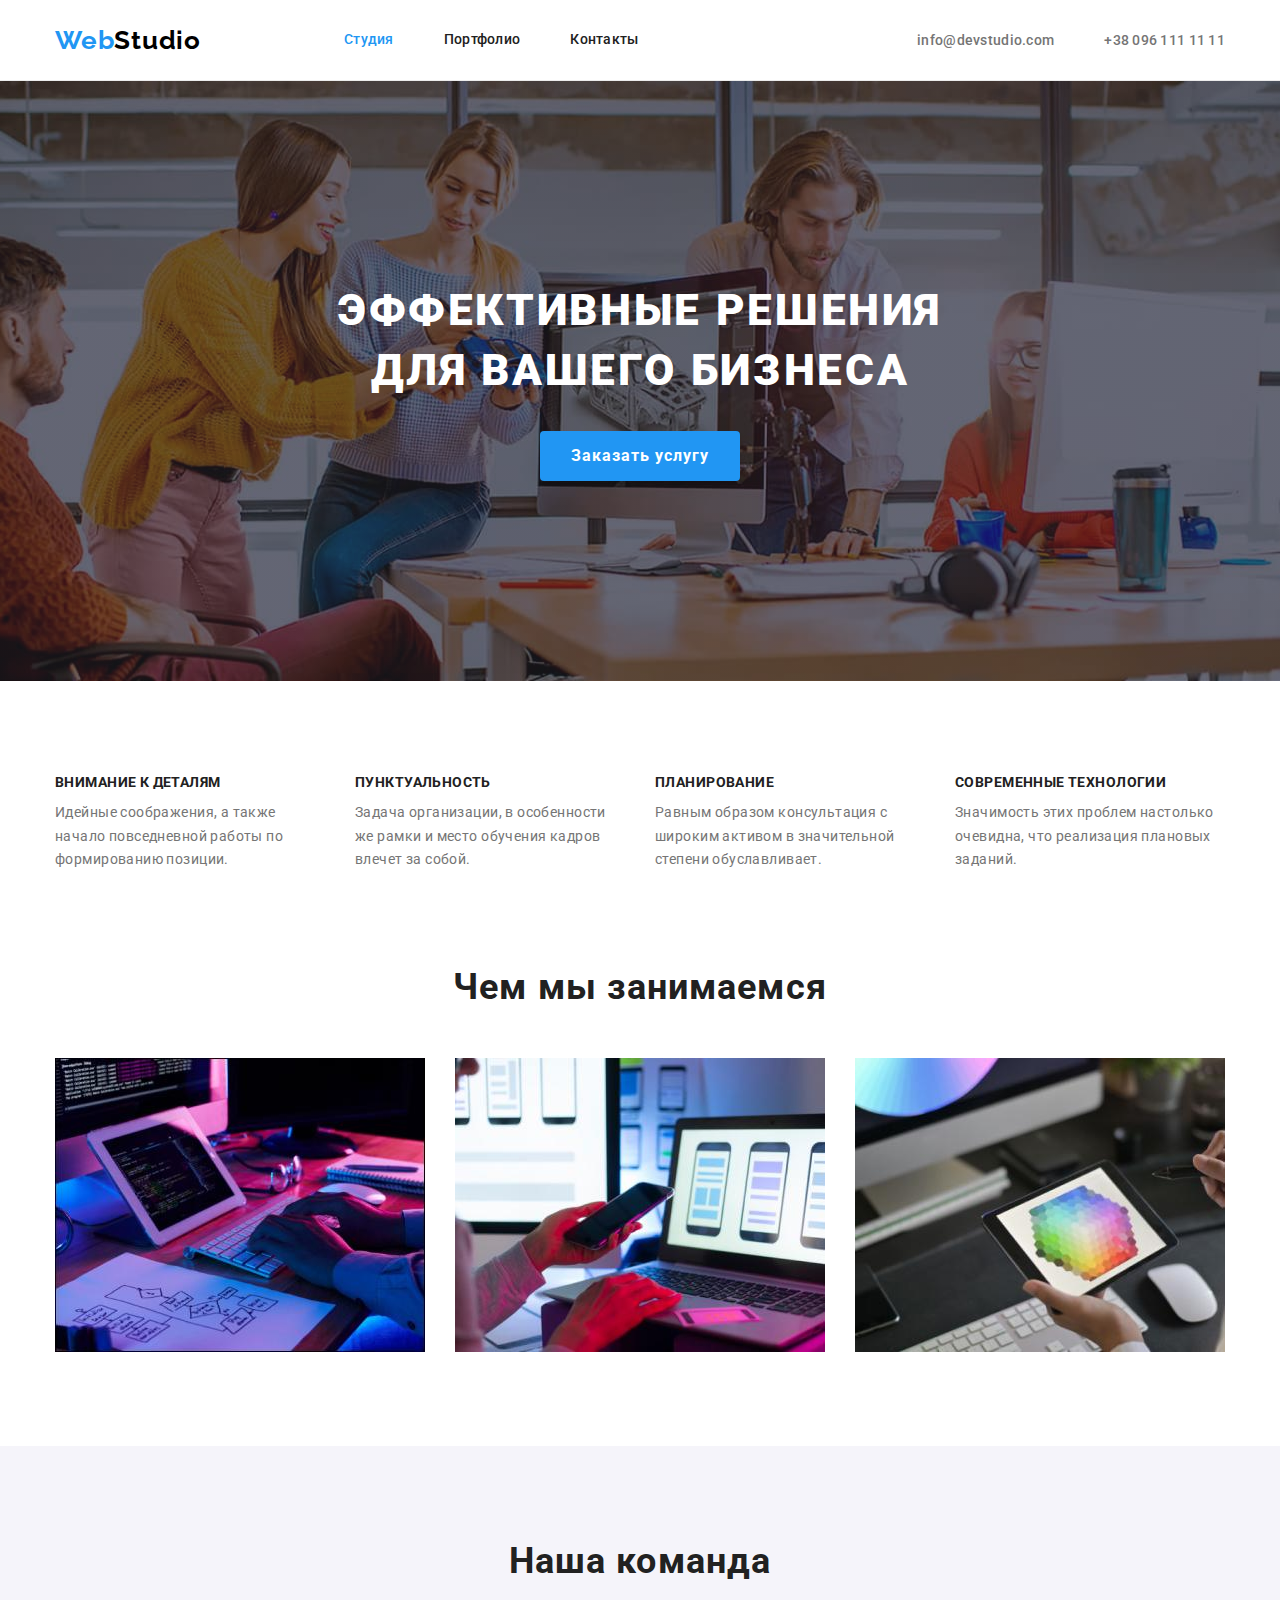
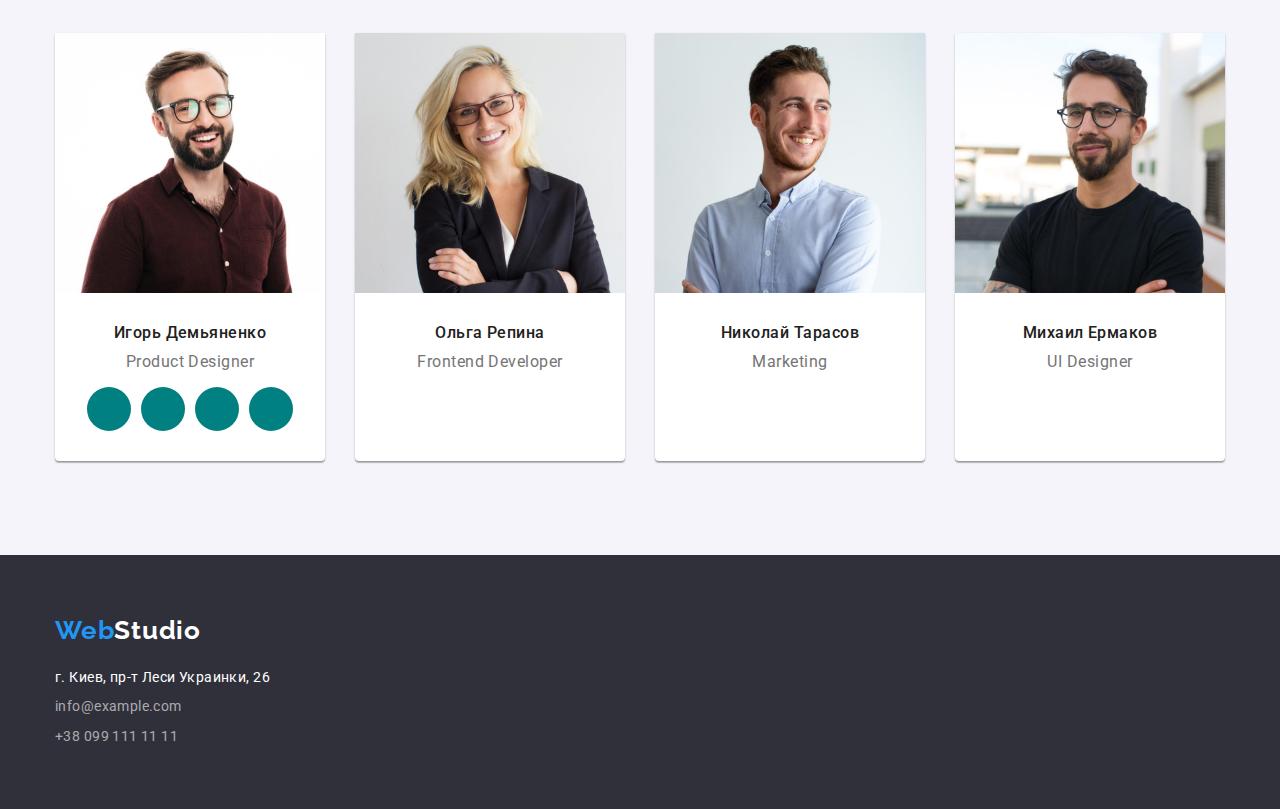
==== index.html @ 33f5e88c "add place for icons in team" ====
<!DOCTYPE html>
<html lang="ru">
<head>
    <meta charset="UTF-8">
    <meta http-equiv="X-UA-Compatible" content="IE=edge">
    <meta name="viewport" content="width=device-width, initial-scale=1.0">
    <link rel="stylesheet" href="https://cdnjs.cloudflare.com/ajax/libs/modern-normalize/1.1.0/modern-normalize.css" integrity="sha512-Y0MM+V6ymRKN2zStTqzQ227DWhhp4Mzdo6gnlRnuaNCbc+YN/ZH0sBCLTM4M0oSy9c9VKiCvd4Jk44aCLrNS5Q==" crossorigin="anonymous" referrerpolicy="no-referrer" />
    <link rel="preconnect" href="https://fonts.googleapis.com">
    <link rel="preconnect" href="https://fonts.gstatic.com" crossorigin>
    <link href="https://fonts.googleapis.com/css2?family=Raleway:wght@700&family=Roboto:wght@400;500;700;900&display=swap" rel="stylesheet">
    <link rel="stylesheet" href="./css/styles..css">
    <title>Студия</title>
</head>
<body class="body">
    <!--Шапка сайта-->
    <header class="header">
        <div class="container header-container">
            <nav class="navigation">
                <ul class="nav-list list">
                    <li class="nav-item">
                        <a class="logo-link link" href="/">
                            <span class="web">Web</span><span class="studio">Studio</span>
                        </a>
                    </li>
                    <li class="nav-item">
                        <a class="nav-item-link link linkcurrent" href="./index.html">
                            Студия
                        </a>
                    </li>
                    <li class="nav-item">
                        <a class="nav-item-link link" href="./portfolio.html">
                            Портфолио
                        </a>
                    </li>
                    <li class="nav-item">
                        <a class="nav-item-link link" href="#">
                            Контакты
                        </a>
                    </li>
                </ul>
            </nav>
            <ul class="contacts-list list">
                <li class="contacts-item">
                    <a class="contacts-item-link link" href="mailto:info@devstudio.com">
                        info@devstudio.com
                    </a>
                </li>
                <li class="contacts-item">
                    <a class="contacts-item-link link" href="tel:+380961111111">
                        +38 096 111 11 11
                    </a>
                </li>
            </ul>
        </div>
    </header>
    <main>
        <!--Герой-->
        <section class="section hero">
                <div class="container">
                    <h1 class="hero-text">Эффективные решения для вашего бизнеса</h1>
                    <button type="button" class="hero-button">Заказать услугу</button>
                </div>
        </section>
        <!--Особенности-->
        <section class="section features">
            <div class="container">
                <h2 class="visually-hidden">Особенности</h2>
                <ul class="features-list list">
                    <li class="features-item">
                        <h3 class="features-title">Внимание к деталям</h3>
                        <p class="features-item-text">
                            Идейные соображения, а также начало повседневной работы по формированию позиции.
                        </p>
                    </li>
                    <li class="features-item">
                        <h3 class="features-title">
                            Пунктуальность
                        </h3>
                        <p class="features-item-text">
                            Задача организации, в особенности же рамки и место обучения кадров влечет за собой.
                        </p>
                    </li>
                    <li class="features-item">
                        <h3 class="features-title">
                            Планирование
                        </h3>
                        <p class="features-item-text">
                            Равным образом консультация с широким активом в значительной степени обуславливает.
                        </p>
                    </li>
                    <li class="features-item">
                        <h3 class="features-title">
                            Современные технологии
                        </h3>
                        <p class="features-item-text">
                            Значимость этих проблем настолько очевидна, что реализация плановых заданий.
                        </p>
                    </li>
                </ul>
            </div>
        </section>
        <!--Чем мы занимаемся-->
        <section class="section our-work">
            <div class="container">
                <h2 class="our-work-title">Чем мы занимаемся</h2>
                <ul class="our-work-list list">
                    <li class="our-work-item">
                        <img class="our-work-img" src="./images/box1-1.jpg" alt="typing keyboard" width="370" height="294">
                    </li>
                    <li class="our-work-item">
                        <img class="our-work-img" src="./images/box2-1.jpg" alt="phone in heand" width="370" height="294">
                    </li>
                    <li class="our-work-item">
                        <img class="our-work-img" src="./images/box3-1.jpg" alt="ipad in heand" width="370" height="294">
                    </li>
                </ul>
            </div>
        </section>
        <!--Команда-->
        <section class="section team">
            <div class="container">
                <h2 class="team-title">Наша команда</h2>
                <ul class="team-list list">
                    <li class="team-item">
                        <div class="team-card">
                            <img class="item-foto" src="./images/teamcard1-1.jpg" alt="Игорь Демьяненко" width="270" height="260">
                            <div class="card-text">
                                <h3 class="team-item-title">Игорь Демьяненко</h3>
                                <p class="team-item-desc" lang="en">Product Designer</p>
                                <ul class="team-social-list list">
                                    <li class="team-social-item">
                                        <a href="" class="team-social-link">
                                        </a>
                                    </li>
                                    <li class="team-social-item">
                                        <a href="" class="team-social-link">
                                        </a>
                                    </li>
                                    <li class="team-social-item">
                                        <a href="" class="team-social-link">
                                        </a>
                                    </li>
                                    <li class="team-social-item">
                                        <a href="" class="team-social-link">
                                        </a>
                                    </li>
                                </ul>
                            </div>
                        </div>
                    </li>
                    <li class="team-item">
                        <div class="team-card">
                            <img class="item-foto" src="./images/teamcard2-1.jpg" alt="Ольга Репина" width="270" height="260">
                            <div class="card-text">
                                <h3 class="team-item-title">Ольга Репина</h3>
                                <p class="team-item-desc" lang="en">Frontend Developer</p>
                            </div>
                        </div>
                    </li>
                    <li class="team-item">
                        <div class="team-card">
                            <img class="item-foto" src="./images/teamcard3-1.jpg" alt="Николай Тарасов" width="270" height="260">
                            <div class="card-text">
                                <h3 class="team-item-title">Николай Тарасов</h3>
                                <p class="team-item-desc" lang="en">Marketing</p>
                            </div>
                        </div>
                    </li>
                    <li class="team-item">
                        <div class="team-card">
                            <img class="item-foto" src="./images/teamcard4-1.jpg" alt="Михаил Ермаков" width="270" height="260">
                            <div class="card-text">
                                <h3 class="team-item-title">Михаил Ермаков</h3>
                                <p class="team-item-desc" lang="en">UI Designer</p>
                            </div>
                        </div>
                    </li>
                </ul>
            </div>
        </section>
    </main>
    <!--Футер-->
    <footer class="footer">
        <div class="container">
            <a class="footer-logo-link logo-link link" href="/"><span class="web">Web</span><span class="footer-studio">Studio</span></a>
            <address class="address">
                <ul class="address-list list">
                    <li class="address-item">
                        <a class="address-item-link link address-text" href="#">г. Киев, пр-т Леси Украинки, 26</a>
                    </li>
                    <li class="address-item">
                        <a class="address-item-link link"href="mailto:info@example.com">info@example.com</a>
                    </li>
                    <li class="address-item">
                        <a class="address-item-link link footer-tel" href="tel:+380991111111">+38 099 111 11 11</a>
                    </li>
                </ul>
            </address>
        </div>
    </footer>
</body>
</html>
---- css/styles..css ----
/* INDEX OR STUDIO */

:root {
  --body-bg-color: #ffffff;
  --body-color: #757575;

  --title-text-color: #212121;

  --accent-color: #2196f3;
  --accent-text-color: #ffffff;

  --hero-text-color: #ffffff;
  --hero-bg-color: #2f303a;
  --hero-bg-color-new: #c4c4c4;
  --hero-button-color: #ffffff;
  --hero-button-bg-color: #2196f3;

  --nav-link-color: #212121;
  --contact-link-color: #757575;
  --btn-text-color: #212121;
  --header-border-bottom: #ececec;

  --team-bg-color: #f5f4fa;
  --team-card-background: #ffffff;

  --footer-bg-color: #2f303a;
  --footer-address-text: #ffffff;
  --footer-studio-color: #ffffff;
  --black: #000000;

  --btn-box-shadow: 0px 3px 1px rgba(0, 0, 0, 0.1), 0px 1px 2px rgba(0, 0, 0, 0.08),
    0px 2px 2px rgba(0, 0, 0, 0.12);
  --hero-button-shadow: 0px 4px 4px rgba(0, 0, 0, 0.15);

  --products-shadow: 0px 1px 1px rgba(0, 0, 0, 0.12), 0px 4px 4px rgba(0, 0, 0, 0.06),
    1px 4px 6px rgba(0, 0, 0, 0.16);

  --btn-border-radius: 4px;

  --filter-btn-background: #f5f4fa;

  --examples-list-item-border: #eeeeee;
  --card-content-border: #eeeeee;
}

p,
h1,
h2,
h3,
h4,
h5,
h6,
ul {
  margin: 0;
  padding: 0;
}

button {
  cursor: pointer;
  border: none;
  outline: none;
}

img {
  display: block;
  max-width: 100%;
  height: auto;
}

.container {
  width: 1200px;
  padding-left: 15px;
  padding-right: 15px;
  margin: 0 auto;
}

.section {
  padding-top: 94px;
  padding-bottom: 94px;
}

body {
  background-color: var(--body-bg-color);
  color: var(--body-color);
  font-family: Roboto, sans-serif;
}

.list {
  list-style: none;
}

.link {
  text-decoration: none;
  outline: none;
}

.visually-hidden {
  position: absolute;
  white-space: nowrap;
  width: 1px;
  height: 1px;
  overflow: hidden;
  border: 0;
  padding: 0;
  clip: rect(0 0 0 0);
  clip-path: inset(50%);
  margin: -1px;
}

/* HEADER-NAVIGATION */

.web {
  color: var(--accent-color);
}

.studio {
  color: var(--black);
}

.logo-link {
  display: block;
  font-family: Raleway, sans-serif;
  font-style: normal;
  font-weight: 700;
  font-size: 26px;
  line-height: 1.19;
  letter-spacing: 0.03em;
  margin-right: 93px;
}

.header {
  border-bottom: 1px solid var(--header-border-bottom);
  /* height: 80px; */

  align-content: center;
}

.header-container {
  display: flex;
  /* height: 100%; */
  align-items: stretch;
}

.navigation {
  display: flex;
  align-items: center;
}

.nav-list {
  display: flex;
  align-items: center;
}

.nav-item-link {
  display: block;
  color: var(--nav-link-color);
  font-weight: 500;
  font-size: 14px;
  line-height: 1.14;
  letter-spacing: 0.02em;
  /* height: 100%; */

  padding-top: 32px;
  padding-bottom: 32px;
}
.nav-item:last-child {
  margin-right: 0px;
}

.nav-item {
  margin-right: 50px;
}

.nav-item-link:hover,
.contacts-item-link:hover,
.nav-item-link:focus,
.contacts-item-link:focus {
  color: var(--accent-color);
}

.linkcurrent {
  color: var(--accent-color);
}

.contacts-list {
  margin-left: auto;
  display: flex;
  align-items: center;

  justify-content: center;
}

.contacts-item:not(:last-child) {
  margin-right: 50px;
}

.contacts-item-link {
  font-weight: 500;
  font-size: 14px;
  line-height: 1.14;
  letter-spacing: 0.02em;
  color: var(--contact-link-color);
  padding-top: 32px;
  padding-bottom: 32px;

  text-align: center;
}

/* HERO */

.hero {
  background-color: var(--hero-bg-color-new);
  padding: 0;
  padding-top: 200px;
  padding-bottom: 200px;
  background-image: linear-gradient(rgba(47, 48, 58, 0.4), rgba(47, 48, 58, 0.4)),
    url(../images/bg-img1.jpg);
  background-repeat: no-repeat;
  background-position: center;
  background-size: cover;
  max-width: 1600px;
  margin-left: auto;
  margin-right: auto;
}

.hero-text {
  font-weight: 900;
  font-size: 44px;
  line-height: 1.36;
  text-align: center;
  letter-spacing: 0.06em;
  text-transform: uppercase;
  color: var(--hero-text-color);
  width: 696px;
  margin: 0 auto 30px;
}

.hero-button {
  font-family: inherit;
  font-weight: 700;
  font-size: 16px;
  line-height: 1.88;
  letter-spacing: 0.06em;
  color: var(--hero-button-color);
  min-width: 200px;
  height: 50px;
  display: flex;
  justify-content: center;
  align-items: center;
  margin: 0 auto;
  background-color: var(--hero-button-bg-color);
  border-radius: var(--btn-border-radius);
  box-shadow: var(--hero-button-shadow);
}

.hero-button:hover,
.hero-button:focus {
  /* background-color: var(--accent-color);
  color: var(--accent-text-color); */
}

/* features */

.features {
}

.features-list {
  display: flex;
  flex-wrap: wrap;
  margin-right: -30px;
  margin-bottom: -30px;
}
.features-item {
  flex-basis: calc(100% / 4 - 30px);
}
.features-item:not(:last-child) {
  margin-right: 30px;
  margin-bottom: 30px;
}

.features-title {
  font-weight: 700;
  font-size: 14px;
  line-height: 1.14;
  letter-spacing: 0.03em;
  text-transform: uppercase;
  color: var(--title-text-color);
  margin-bottom: 10px;
}

.features-item-text {
  font-size: 14px;
  line-height: 1.71;
  letter-spacing: 0.03em;
}

/* OUR WORK */

.our-work {
  padding: 0;
  padding-bottom: 94px;
}

.our-work-title {
  font-weight: 700;
  font-size: 36px;
  line-height: 1.17;
  text-align: center;
  letter-spacing: 0.03em;
  color: var(--title-text-color);
  margin-bottom: 50px;
}

.our-work-list {
  display: flex;
  flex-wrap: wrap;
  margin-right: -30px;
  margin-bottom: -30px;
}

.our-work-item {
  flex-basis: calc(100% / 3 - 30px);
}

.our-work-item:not(:last-child) {
  margin-right: 30px;
  margin-bottom: 30px;
}

/* TEAM */

.team {
  background-color: var(--team-bg-color);
}

.team-title {
  font-weight: 700;
  font-size: 36px;
  line-height: 1.17;
  text-align: center;
  letter-spacing: 0.03em;
  color: var(--title-text-color);
  margin-bottom: 50px;
}

.team-list {
  display: flex;
  flex-wrap: wrap;
  margin-right: -30px;
  margin-bottom: -30px;
}

.team-item:not(:last-child) {
  margin-right: 30px;
  margin-bottom: 30px;
}

.team-item {
  flex-basis: calc(100% / 4 - 30px);
}

.team-card {
  display: block;

  width: 270px;
  height: 428px;

  background: var(--team-card-background);
  box-shadow: 0px 1px 3px rgba(0, 0, 0, 0.12), 0px 1px 1px rgba(0, 0, 0, 0.14),
    0px 2px 1px rgba(0, 0, 0, 0.2);
  border-radius: 0px 0px 4px 4px;
}

.card-text {
  /* font-size: 16px; */
  line-height: 1.19;
  text-align: center;
  letter-spacing: 0.03em;
  padding: 30px 10px;
}

.team-item-title {
  font-size: 16px;
  font-weight: 500;
  color: var(--title-text-color);
}

.team-item-desc {
  font-size: 16px;
  margin-top: 10px;
  margin-bottom: 16px;
}

.team-social-list {
  display: flex;
  justify-content: center;
}

.team-social-item {
  width: 44px;
  height: 44px;
}

.team-social-item + .team-social-item {
  margin-left: 10px;
}

.team-social-link {
  width: 100%;
  height: 100%;
  border-radius: 50%;
  display: block;
  background-color: teal;
}

/* FOOTER */

.footer {
  display: block;
  background-color: var(--footer-bg-color);
  padding-top: 60px;
  padding-bottom: 60px;
}

.address-list {
  display: block;
}

.footer-logo-link {
  margin: 0;
  margin-bottom: 20px;
}

.address-item-link {
  display: block;
  font-style: normal;
  font-weight: 400;
  font-size: 14px;
  line-height: 1.71;
  letter-spacing: 0.03em;
  color: rgba(255, 255, 255, 0.6);
}

.address-text {
  font-style: normal;
  font-weight: 400;
  font-size: 14px;
  line-height: 1.71;
  letter-spacing: 0.03em;
  color: var(--footer-address-text);
}

.address-item:last-child {
  margin-bottom: 0;
}

.address-item {
  margin-bottom: 6px;
}

.address-item-link:hover,
.address-item-link:focus {
  color: var(--accent-color);
}

.footer-studio {
  color: var(--footer-studio-color);
  font-family: Raleway, sans-serif;
  font-style: normal;
  font-weight: 700;
  font-size: 26px;
  line-height: 1.19;
  letter-spacing: 0.03em;
}

/* PORTFOLIO */

.portfolio {
  display: block;
  /* padding: 94px 0; */
}

/* FILTER BTN */

.portfolio-filter {
  display: flex;
  flex-wrap: wrap;
  justify-content: center;
  margin-right: -8px;
  /* margin-bottom: -8px; */
  min-width: 611px;
}

.filter-item {
  display: inline-flex;
  margin-right: 8px;
  /* margin-bottom: 8px; */
}

.filter-btn {
  cursor: pointer;
  font-family: inherit;
  font-weight: 500;
  font-size: 16px;
  line-height: 1.62;
  text-align: center;
  letter-spacing: 0.03em;
  color: var(--btn-text-color);
  background: var(--filter-btn-background);
  padding: 6px 22px;

  /* box-shadow: var(--btn-box-shadow); */
  border-radius: var(--btn-border-radius);
}

.filter-btn:hover,
.filter-btn:focus {
  background-color: var(--accent-color);
  color: var(--accent-text-color);
  box-shadow: var(--btn-box-shadow);
}

/* GALLERY */

.work-examples-list {
  display: flex;

  flex-wrap: wrap;
  margin-top: 50px;
  margin-right: -30px;
  margin-bottom: -30px;
}

.examples-list-item {
  flex-basis: calc(100% / 3 - 30px);
  margin-right: 30px;
  margin-bottom: 30px;
}

.card-thumb {
}

.card-content {
  padding: 20px 24px;
  border: 1px solid var(--card-content-border);
}

.examples-item-title {
  font-weight: 700;
  font-size: 18px;
  line-height: 2;
  letter-spacing: 0.06em;
  color: var(--title-text-color);
  margin-bottom: 4px;
}

.examples-item-text {
  font-size: 16px;
  line-height: 1.87;
  letter-spacing: 0.03em;
}
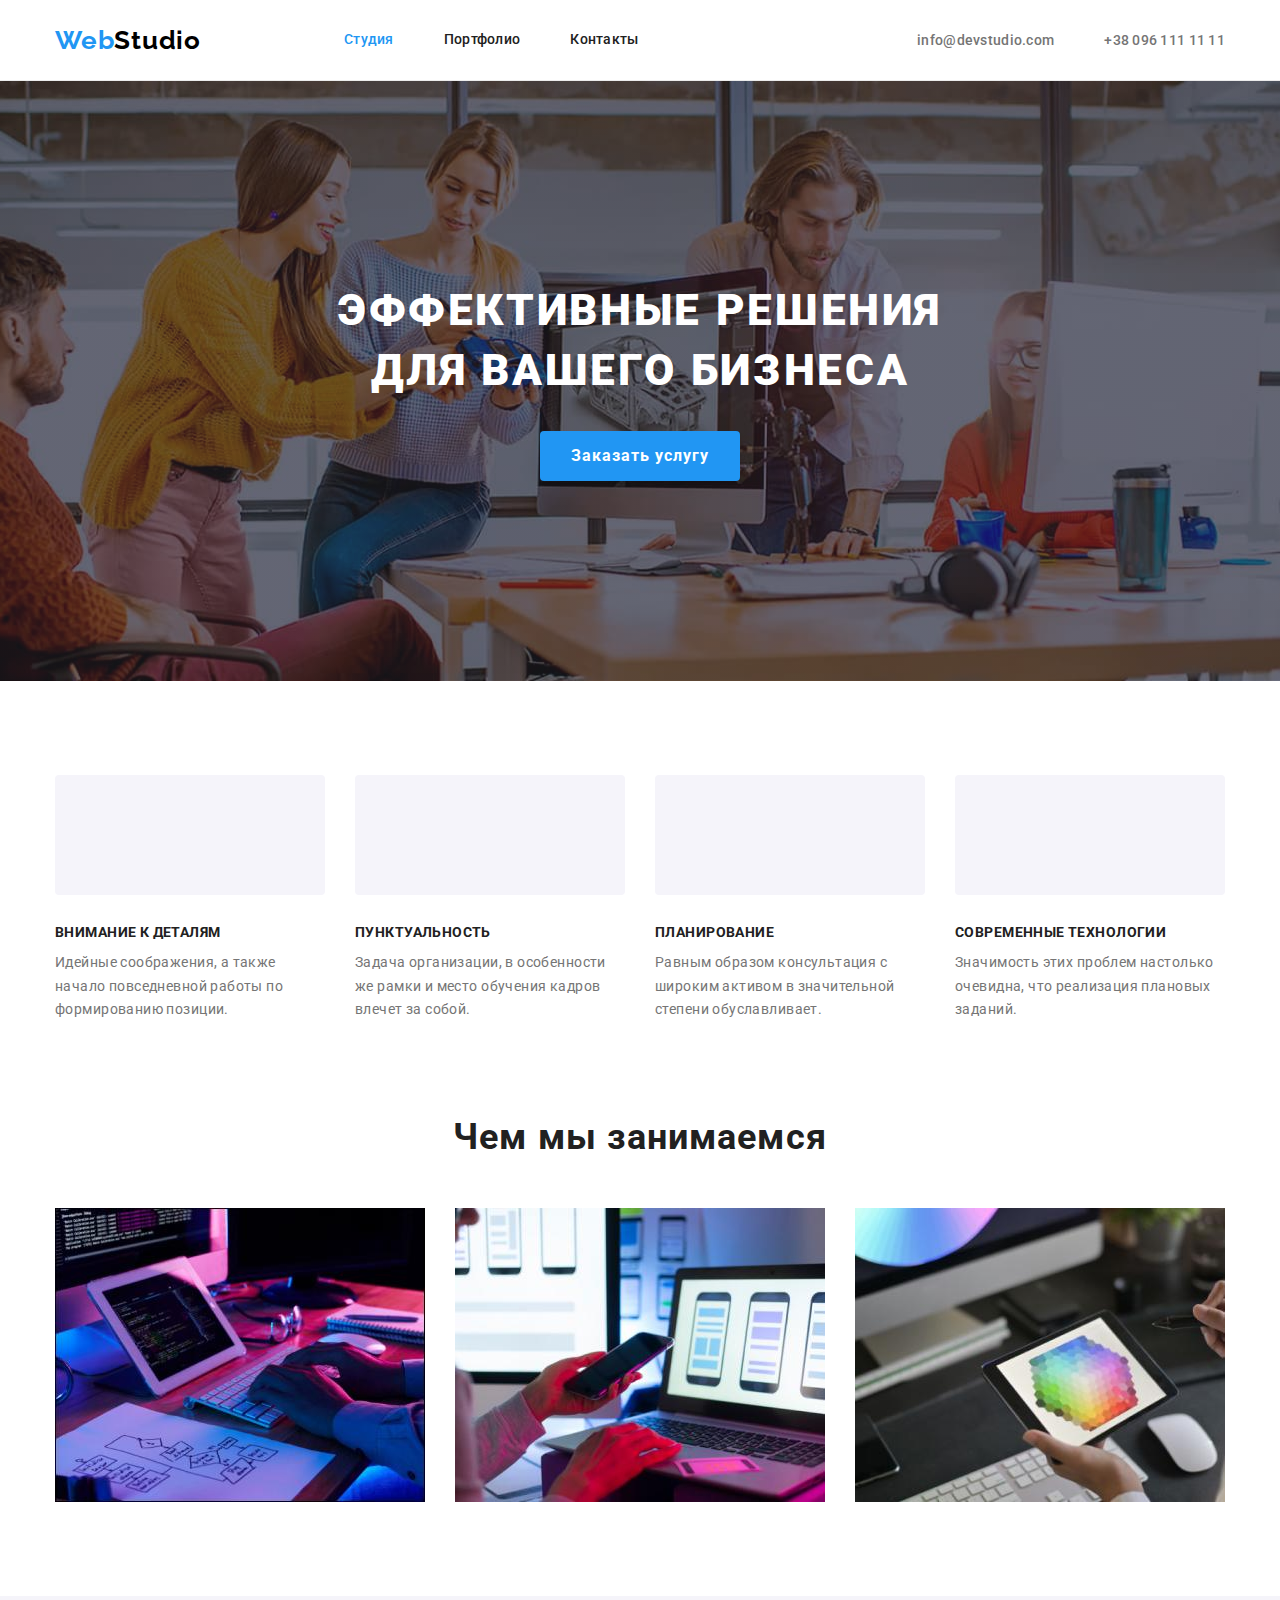
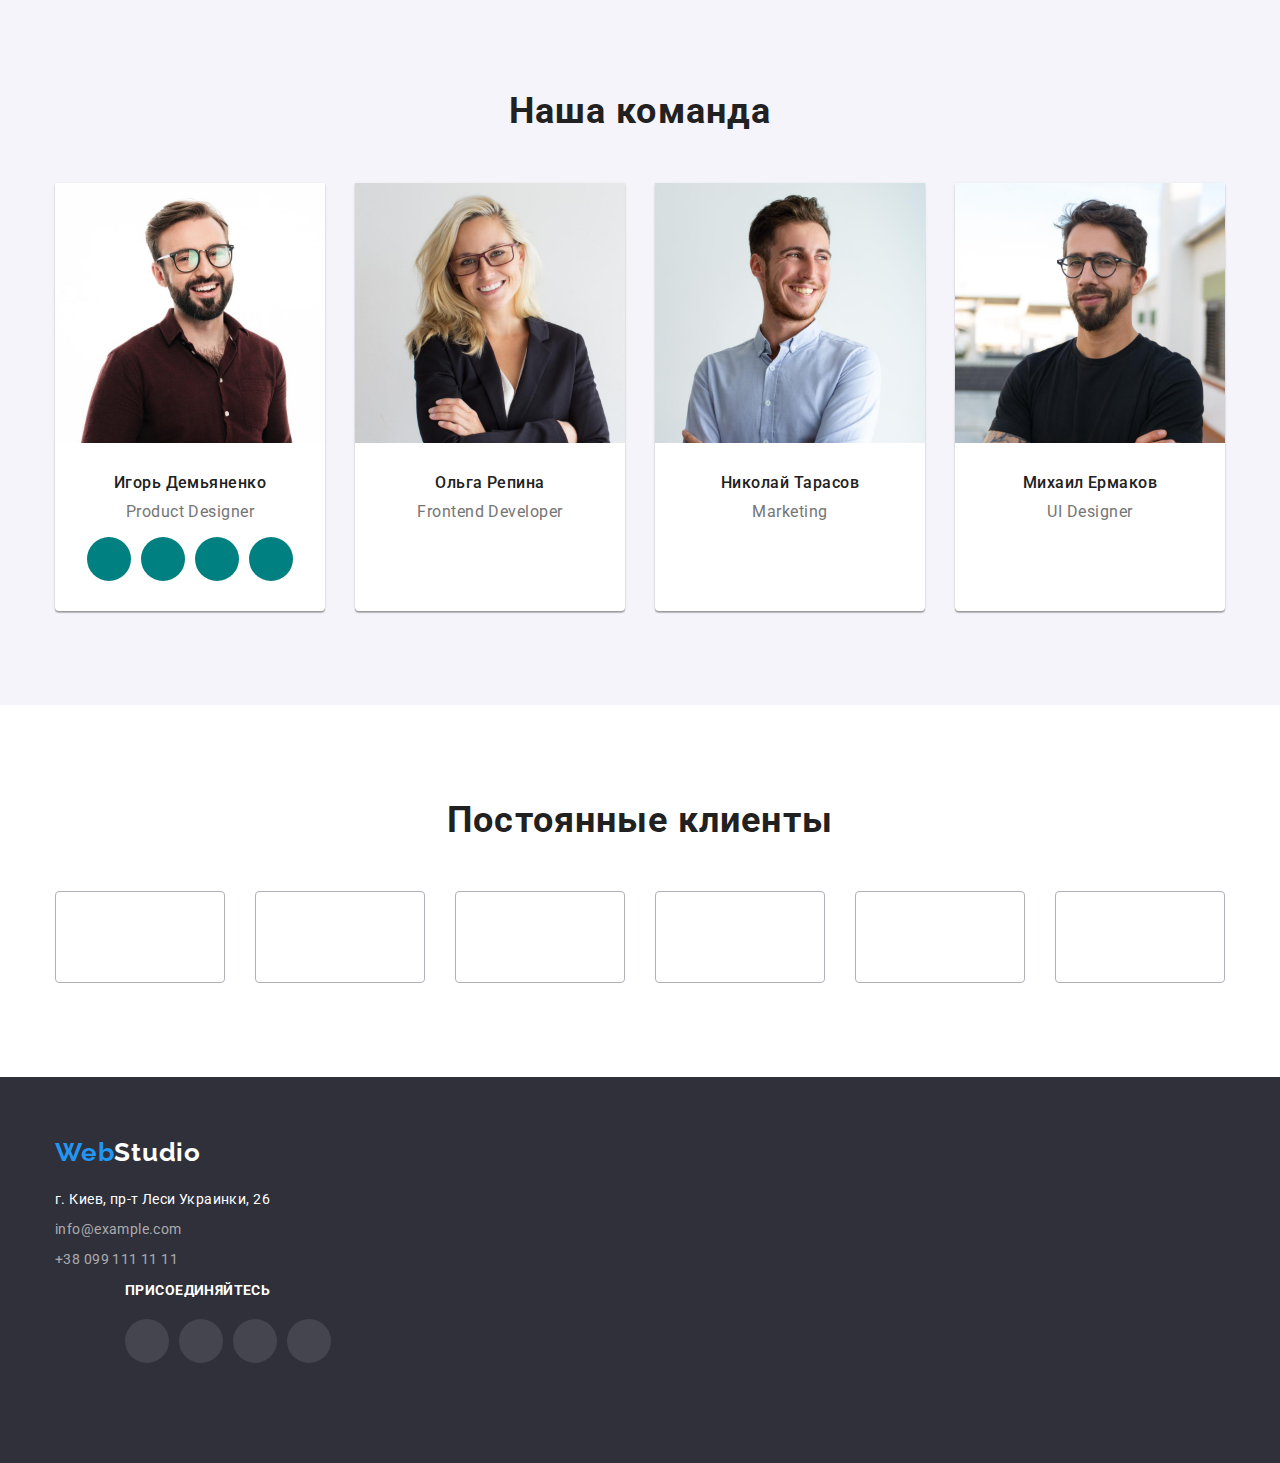
==== commit 74cbadb6: "add places for icons" ====
--- a/index.html
+++ b/index.html
@@ -67,12 +67,16 @@
                 <h2 class="visually-hidden">Особенности</h2>
                 <ul class="features-list list">
                     <li class="features-item">
+                        <div class="features-item-rectangle">
+                        </div>
                         <h3 class="features-title">Внимание к деталям</h3>
                         <p class="features-item-text">
                             Идейные соображения, а также начало повседневной работы по формированию позиции.
                         </p>
                     </li>
                     <li class="features-item">
+                        <div class="features-item-rectangle">
+                        </div>
                         <h3 class="features-title">
                             Пунктуальность
                         </h3>
@@ -81,6 +85,8 @@
                         </p>
                     </li>
                     <li class="features-item">
+                        <div class="features-item-rectangle">
+                        </div>
                         <h3 class="features-title">
                             Планирование
                         </h3>
@@ -89,6 +95,8 @@
                         </p>
                     </li>
                     <li class="features-item">
+                        <div class="features-item-rectangle">
+                        </div>    
                         <h3 class="features-title">
                             Современные технологии
                         </h3>
@@ -178,24 +186,75 @@
                 </ul>
             </div>
         </section>
+        <section class="section">
+            <h2 class="clients-title">
+                Постоянные клиенты
+            </h2>
+            <ul class="clients-list list">
+                <li class="clients-list-item">
+                    <a href="" class="clients-list-link"></a>
+                </li>
+                <li class="clients-list-item">
+                    <a href="" class="clients-list-link"></a>
+                </li>
+                <li class="clients-list-item">
+                    <a href="" class="clients-list-link"></a>
+                </li>
+                <li class="clients-list-item">
+                    <a href="" class="clients-list-link"></a>
+                </li>
+                <li class="clients-list-item">
+                    <a href="" class="clients-list-link"></a>
+                </li>
+                <li class="clients-list-item">
+                    <a href="" class="clients-list-link"></a>
+                </li>
+            </ul>
+        </section>
     </main>
     <!--Футер-->
     <footer class="footer">
         <div class="container">
-            <a class="footer-logo-link logo-link link" href="/"><span class="web">Web</span><span class="footer-studio">Studio</span></a>
-            <address class="address">
-                <ul class="address-list list">
-                    <li class="address-item">
-                        <a class="address-item-link link address-text" href="#">г. Киев, пр-т Леси Украинки, 26</a>
-                    </li>
-                    <li class="address-item">
-                        <a class="address-item-link link"href="mailto:info@example.com">info@example.com</a>
-                    </li>
-                    <li class="address-item">
-                        <a class="address-item-link link footer-tel" href="tel:+380991111111">+38 099 111 11 11</a>
-                    </li>
-                </ul>
-            </address>
+            <div class="footer-address">
+                <a class="footer-logo-link logo-link link" href="/"><span class="web">Web</span><span
+                        class="footer-studio">Studio</span></a>
+                <address class="address">
+                    <ul class="address-list list">
+                        <li class="address-item">
+                            <a class="address-item-link link address-text" href="#">г. Киев, пр-т Леси Украинки, 26</a>
+                        </li>
+                        <li class="address-item">
+                            <a class="address-item-link link" href="mailto:info@example.com">info@example.com</a>
+                        </li>
+                        <li class="address-item">
+                            <a class="address-item-link link footer-tel" href="tel:+380991111111">+38 099 111 11 11</a>
+                        </li>
+                    </ul>
+                </address>
+            </div>
+            <div class="footer-social">
+                <h3 class="footer-social-title">
+                    присоединяйтесь
+                </h3>
+                <ul class="footer-social-list list">
+                    <li class="footer-social-item">
+                        <a href="" class="footer-social-link">
+                        </a>
+                    </li>
+                    <li class="footer-social-item">
+                        <a href="" class="footer-social-link">
+                        </a>
+                    </li>
+                    <li class="footer-social-item">
+                        <a href="" class="footer-social-link">
+                        </a>
+                    </li>
+                    <li class="footer-social-item">
+                        <a href="" class="footer-social-link">
+                        </a>
+                    </li>
+                </ul>
+            </div>
         </div>
     </footer>
 </body>
--- a/css/styles..css
+++ b/css/styles..css
@@ -23,9 +23,12 @@
   --team-bg-color: #f5f4fa;
   --team-card-background: #ffffff;
 
+  --clients-list-link-border: #afb1b8;
+
   --footer-bg-color: #2f303a;
   --footer-address-text: #ffffff;
   --footer-studio-color: #ffffff;
+  --footer-social-title-color: #ffffff;
   --black: #000000;
 
   --btn-box-shadow: 0px 3px 1px rgba(0, 0, 0, 0.1), 0px 1px 2px rgba(0, 0, 0, 0.08),
@@ -278,6 +281,14 @@
   margin-bottom: 30px;
 }
 
+.features-item-rectangle {
+  width: 270px;
+  height: 120px;
+  border-radius: 4px;
+  background: #f5f4fa;
+  margin-bottom: 30px;
+}
+
 .features-title {
   font-weight: 700;
   font-size: 14px;
@@ -413,22 +424,69 @@
   background-color: teal;
 }
 
+/* CLIENTS */
+
+.clients-title {
+  font-weight: 700;
+  font-size: 36px;
+  line-height: 1.17;
+  text-align: center;
+  letter-spacing: 0.03em;
+
+  color: var(--title-text-color);
+  margin-bottom: 50px;
+}
+
+.clients-list {
+  display: flex;
+  justify-content: center;
+}
+.clients-list-item {
+  width: 170px;
+  height: 92px;
+}
+
+.clients-list-item + .clients-list-item {
+  margin-left: 30px;
+}
+
+.clients-list-link {
+  width: 100%;
+  height: 100%;
+  border: 1px solid var(--clients-list-link-border);
+  border-radius: 4px;
+  display: block;
+}
 /* FOOTER */
 
 .footer {
-  display: block;
+  display: flex;
   background-color: var(--footer-bg-color);
   padding-top: 60px;
   padding-bottom: 60px;
 }
-
-.address-list {
-  display: block;
+.footer-address {
+  display: block;
+  margin: 0;
 }
 
 .footer-logo-link {
   margin: 0;
   margin-bottom: 20px;
+}
+
+.footer-studio {
+  color: var(--footer-studio-color);
+  font-family: Raleway, sans-serif;
+  font-style: normal;
+  font-weight: 700;
+  font-size: 26px;
+  line-height: 1.19;
+  letter-spacing: 0.03em;
+}
+
+.address-list {
+  display: block;
 }
 
 .address-item-link {
@@ -462,15 +520,45 @@
 .address-item-link:focus {
   color: var(--accent-color);
 }
-
-.footer-studio {
-  color: var(--footer-studio-color);
-  font-family: Raleway, sans-serif;
+.footer-social {
+  display: block;
+  justify-content: center;
+  align-items: center;
+  margin-top: 12px;
+  margin-left: 70px;
+  margin-bottom: 40px;
+}
+
+.footer-social-title {
+  font-family: Roboto;
   font-style: normal;
   font-weight: 700;
-  font-size: 26px;
-  line-height: 1.19;
-  letter-spacing: 0.03em;
+  font-size: 14px;
+  line-height: 1.14;
+  letter-spacing: 0.03em;
+  text-transform: uppercase;
+  color: var(--footer-social-title-color);
+  margin-bottom: 20px;
+}
+
+.footer-social-list {
+  display: flex;
+}
+.footer-social-item {
+  width: 44px;
+  height: 44px;
+}
+
+.footer-social-item + .footer-social-item {
+  margin-left: 10px;
+}
+
+.footer-social-link {
+  width: 100%;
+  height: 100%;
+  border-radius: 50%;
+  display: block;
+  background: rgba(255, 255, 255, 0.1);
 }
 
 /* PORTFOLIO */
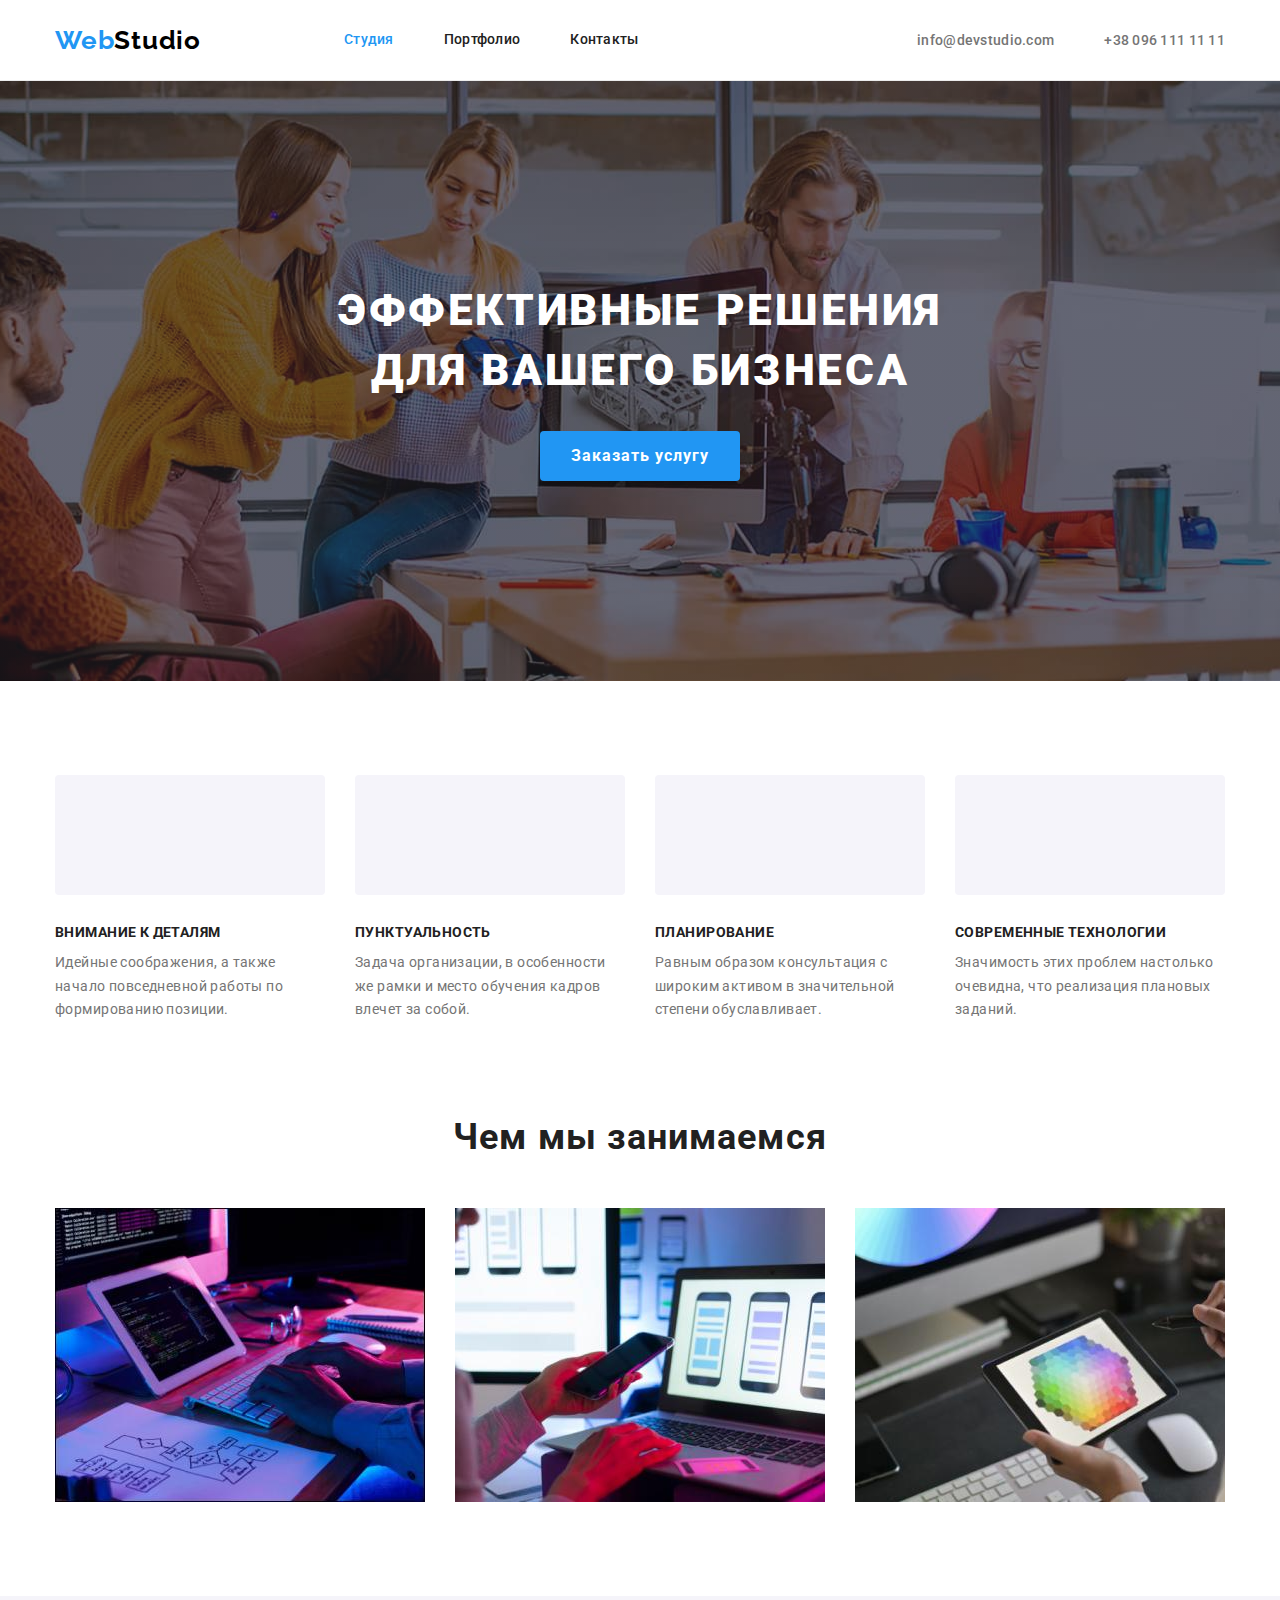
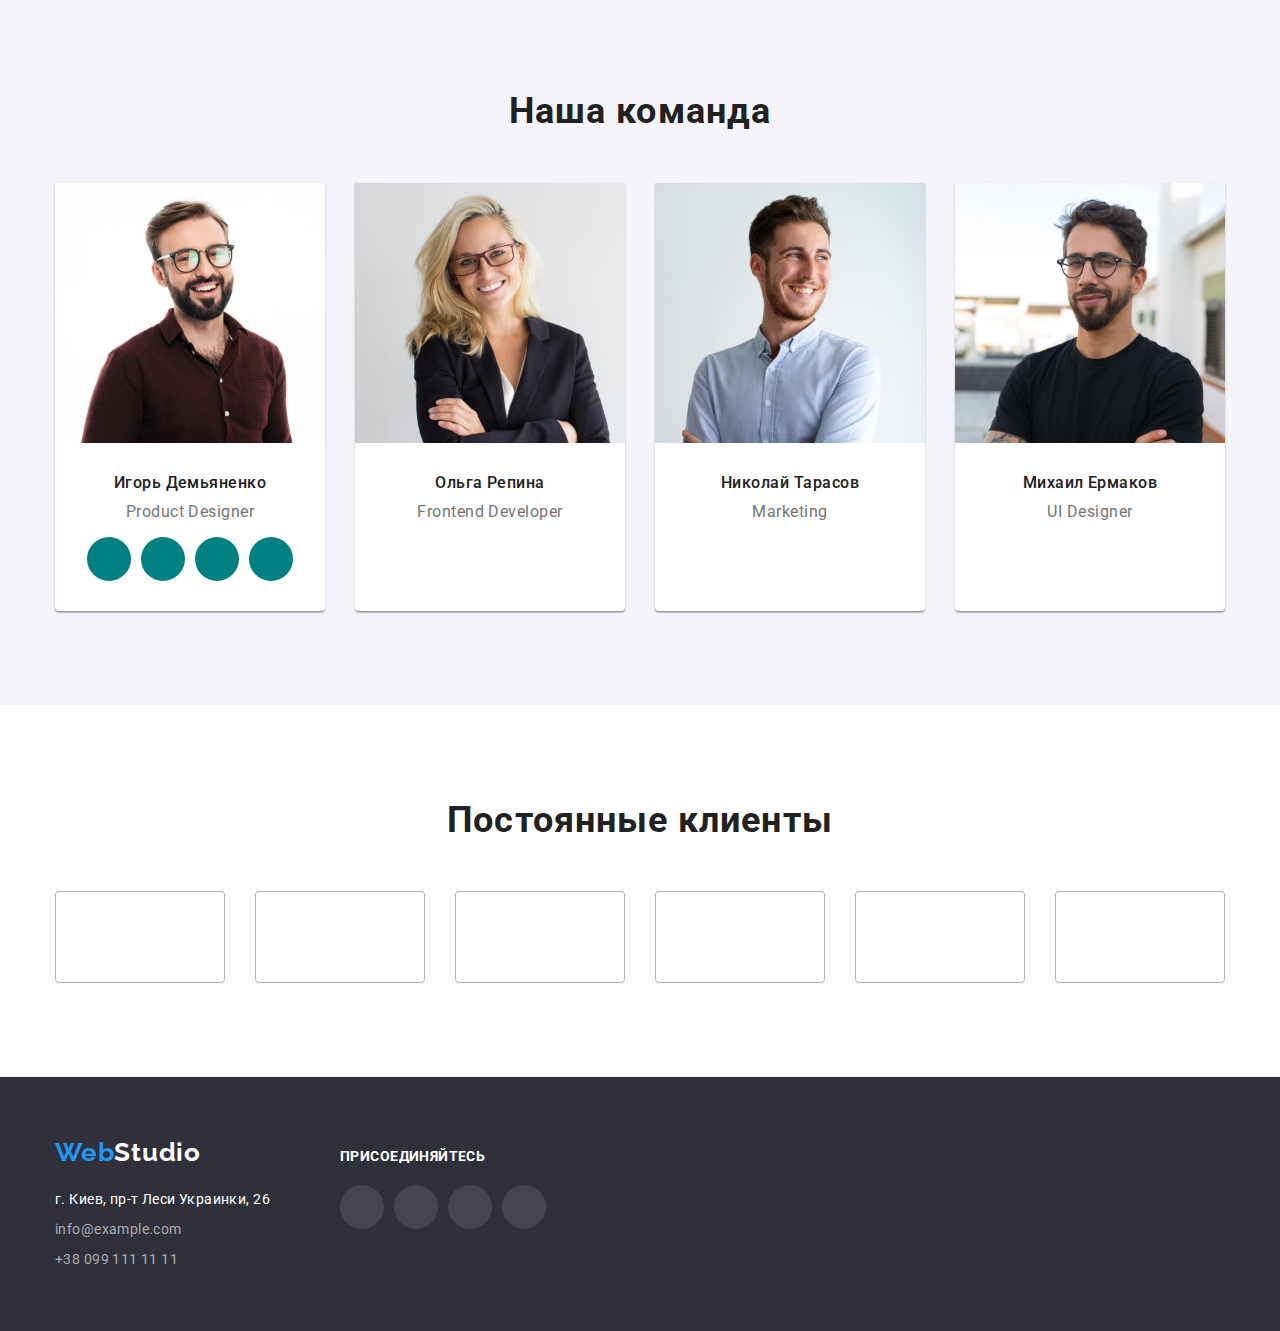
==== commit 99a03a66: "some footer fix" ====
--- a/index.html
+++ b/index.html
@@ -214,7 +214,7 @@
     </main>
     <!--Футер-->
     <footer class="footer">
-        <div class="container">
+        <div class="container footer-container">
             <div class="footer-address">
                 <a class="footer-logo-link logo-link link" href="/"><span class="web">Web</span><span
                         class="footer-studio">Studio</span></a>
--- a/css/styles..css
+++ b/css/styles..css
@@ -465,9 +465,11 @@
   padding-top: 60px;
   padding-bottom: 60px;
 }
+.footer-container {
+  display: flex;
+}
+
 .footer-address {
-  display: block;
-  margin: 0;
 }
 
 .footer-logo-link {
@@ -526,7 +528,6 @@
   align-items: center;
   margin-top: 12px;
   margin-left: 70px;
-  margin-bottom: 40px;
 }
 
 .footer-social-title {
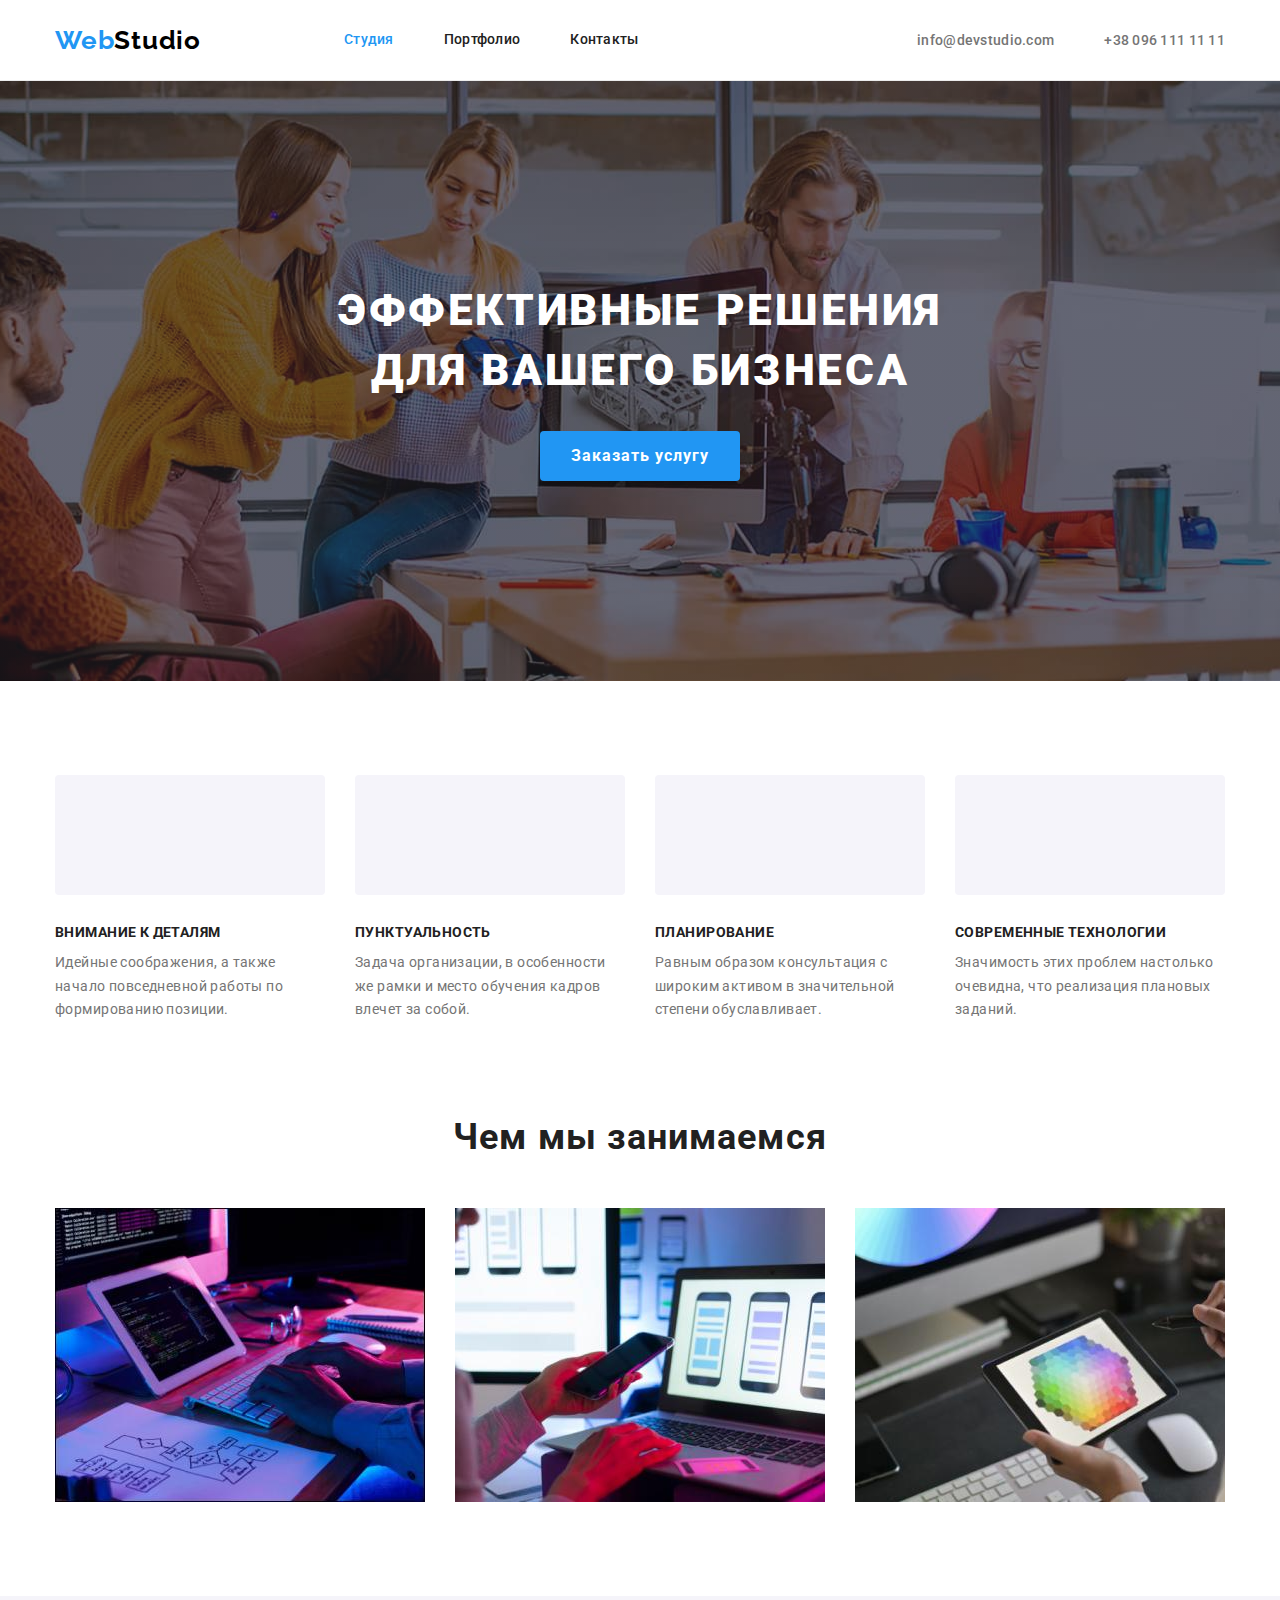
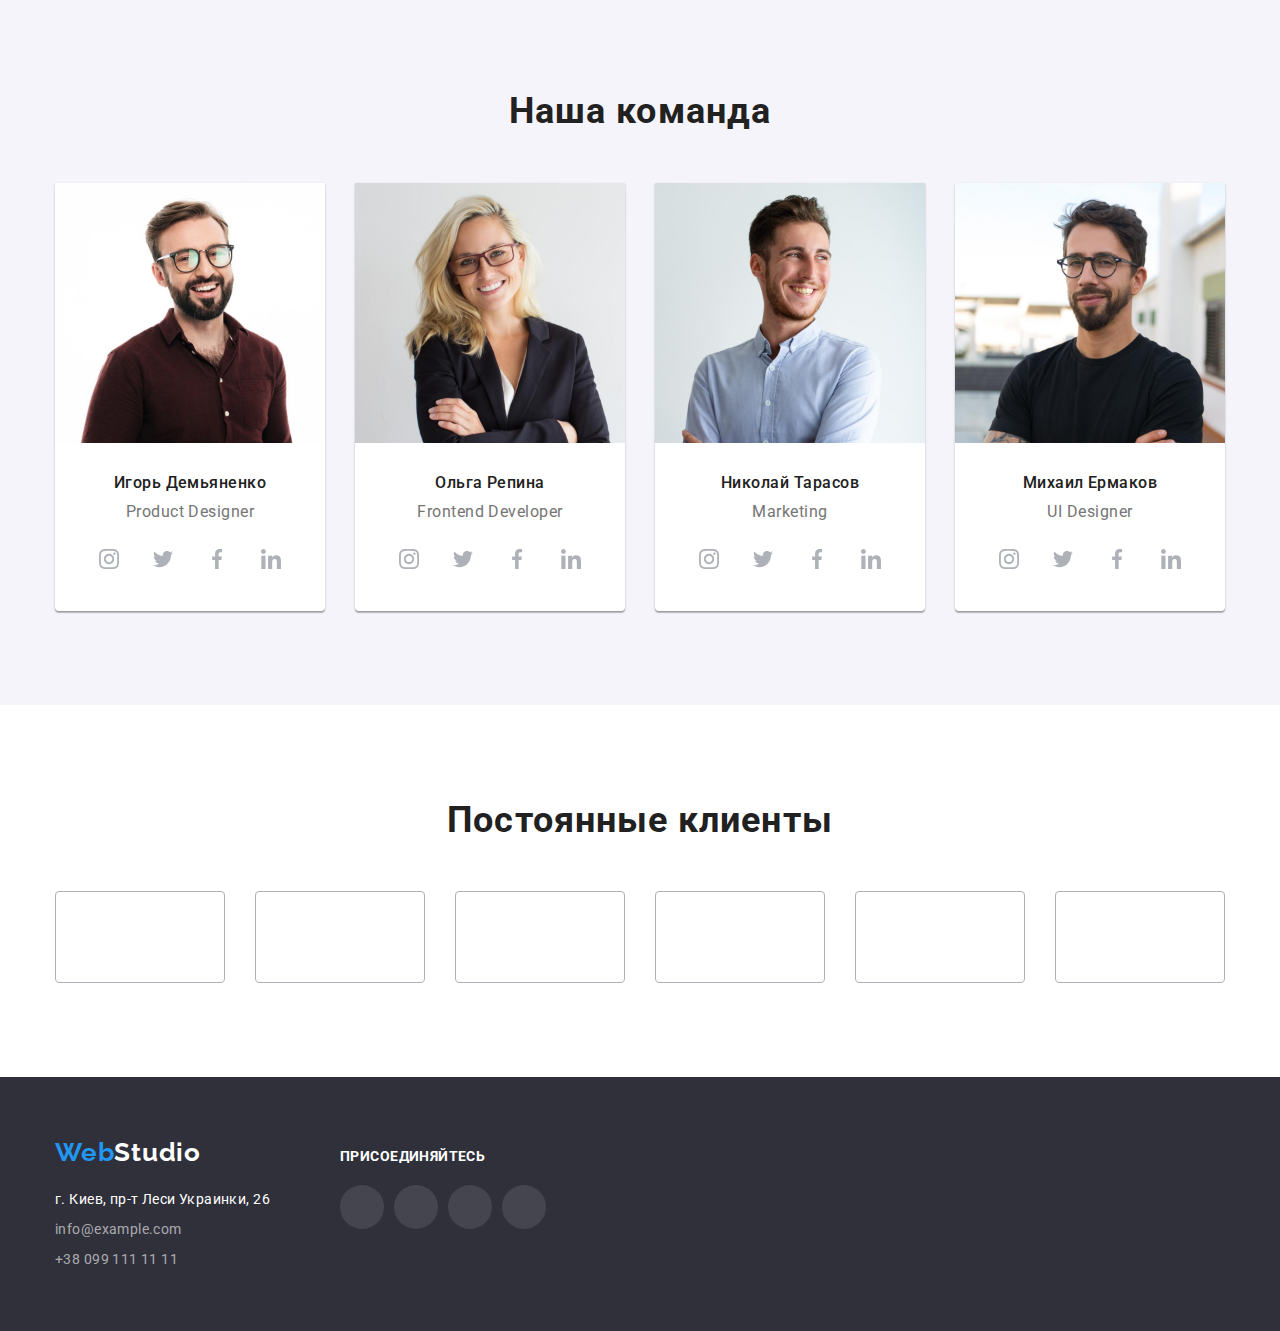
==== commit 211a1e76: "add sprite and social links for team" ====
--- a/index.html
+++ b/index.html
@@ -138,18 +138,30 @@
                                 <ul class="team-social-list list">
                                     <li class="team-social-item">
                                         <a href="" class="team-social-link">
-                                        </a>
-                                    </li>
-                                    <li class="team-social-item">
-                                        <a href="" class="team-social-link">
-                                        </a>
-                                    </li>
-                                    <li class="team-social-item">
-                                        <a href="" class="team-social-link">
-                                        </a>
-                                    </li>
-                                    <li class="team-social-item">
-                                        <a href="" class="team-social-link">
+                                            <svg class="team-social-icon" width="20" height="20">
+                                                <use href="./images/icons.svg#icon-instagram"></use>
+                                            </svg>
+                                        </a>
+                                    </li>
+                                    <li class="team-social-item">
+                                        <a href="" class="team-social-link">
+                                            <svg class="team-social-icon" width="20" height="20">
+                                                <use href="./images/icons.svg#icon-twitter"></use>
+                                            </svg>
+                                        </a>
+                                    </li>
+                                    <li class="team-social-item">
+                                        <a href="" class="team-social-link">
+                                            <svg class="team-social-icon" width="20" height="20">
+                                                <use href="./images/icons.svg#icon-facebook"></use>
+                                            </svg>
+                                        </a>
+                                    </li>
+                                    <li class="team-social-item">
+                                        <a href="" class="team-social-link">
+                                            <svg class="team-social-icon" width="20" height="20">
+                                                <use href="./images/icons.svg#icon-linkedin"></use>
+                                            </svg>
                                         </a>
                                     </li>
                                 </ul>
@@ -162,6 +174,36 @@
                             <div class="card-text">
                                 <h3 class="team-item-title">Ольга Репина</h3>
                                 <p class="team-item-desc" lang="en">Frontend Developer</p>
+                                <ul class="team-social-list list">
+                                    <li class="team-social-item">
+                                        <a href="" class="team-social-link">
+                                            <svg class="team-social-icon" width="20" height="20">
+                                                <use href="./images/icons.svg#icon-instagram"></use>
+                                            </svg>
+                                        </a>
+                                    </li>
+                                    <li class="team-social-item">
+                                        <a href="" class="team-social-link">
+                                            <svg class="team-social-icon" width="20" height="20">
+                                                <use href="./images/icons.svg#icon-twitter"></use>
+                                            </svg>
+                                        </a>
+                                    </li>
+                                    <li class="team-social-item">
+                                        <a href="" class="team-social-link">
+                                            <svg class="team-social-icon" width="20" height="20">
+                                                <use href="./images/icons.svg#icon-facebook"></use>
+                                            </svg>
+                                        </a>
+                                    </li>
+                                    <li class="team-social-item">
+                                        <a href="" class="team-social-link">
+                                            <svg class="team-social-icon" width="20" height="20">
+                                                <use href="./images/icons.svg#icon-linkedin"></use>
+                                            </svg>
+                                        </a>
+                                    </li>
+                                </ul>
                             </div>
                         </div>
                     </li>
@@ -171,6 +213,36 @@
                             <div class="card-text">
                                 <h3 class="team-item-title">Николай Тарасов</h3>
                                 <p class="team-item-desc" lang="en">Marketing</p>
+                                <ul class="team-social-list list">
+                                    <li class="team-social-item">
+                                        <a href="" class="team-social-link">
+                                            <svg class="team-social-icon" width="20" height="20">
+                                                <use href="./images/icons.svg#icon-instagram"></use>
+                                            </svg>
+                                        </a>
+                                    </li>
+                                    <li class="team-social-item">
+                                        <a href="" class="team-social-link">
+                                            <svg class="team-social-icon" width="20" height="20">
+                                                <use href="./images/icons.svg#icon-twitter"></use>
+                                            </svg>
+                                        </a>
+                                    </li>
+                                    <li class="team-social-item">
+                                        <a href="" class="team-social-link">
+                                            <svg class="team-social-icon" width="20" height="20">
+                                                <use href="./images/icons.svg#icon-facebook"></use>
+                                            </svg>
+                                        </a>
+                                    </li>
+                                    <li class="team-social-item">
+                                        <a href="" class="team-social-link">
+                                            <svg class="team-social-icon" width="20" height="20">
+                                                <use href="./images/icons.svg#icon-linkedin"></use>
+                                            </svg>
+                                        </a>
+                                    </li>
+                                </ul>
                             </div>
                         </div>
                     </li>
@@ -180,6 +252,36 @@
                             <div class="card-text">
                                 <h3 class="team-item-title">Михаил Ермаков</h3>
                                 <p class="team-item-desc" lang="en">UI Designer</p>
+                                <ul class="team-social-list list">
+                                    <li class="team-social-item">
+                                        <a href="" class="team-social-link">
+                                            <svg class="team-social-icon" width="20" height="20">
+                                                <use href="./images/icons.svg#icon-instagram"></use>
+                                            </svg>
+                                        </a>
+                                    </li>
+                                    <li class="team-social-item">
+                                        <a href="" class="team-social-link">
+                                            <svg class="team-social-icon" width="20" height="20">
+                                                <use href="./images/icons.svg#icon-twitter"></use>
+                                            </svg>
+                                        </a>
+                                    </li>
+                                    <li class="team-social-item">
+                                        <a href="" class="team-social-link">
+                                            <svg class="team-social-icon" width="20" height="20">
+                                                <use href="./images/icons.svg#icon-facebook"></use>
+                                            </svg>
+                                        </a>
+                                    </li>
+                                    <li class="team-social-item">
+                                        <a href="" class="team-social-link">
+                                            <svg class="team-social-icon" width="20" height="20">
+                                                <use href="./images/icons.svg#icon-linkedin"></use>
+                                            </svg>
+                                        </a>
+                                    </li>
+                                </ul>
                             </div>
                         </div>
                     </li>
--- a/css/styles..css
+++ b/css/styles..css
@@ -22,8 +22,10 @@
 
   --team-bg-color: #f5f4fa;
   --team-card-background: #ffffff;
+  --team-social-link-bg-color: #ffffff;
 
   --clients-list-link-border: #afb1b8;
+  --team-social-icon-color: #afb1b8;
 
   --footer-bg-color: #2f303a;
   --footer-address-text: #ffffff;
@@ -420,8 +422,24 @@
   width: 100%;
   height: 100%;
   border-radius: 50%;
-  display: block;
-  background-color: teal;
+  display: flex;
+  align-items: center;
+  justify-content: center;
+  background-color: var(--team-social-link-bg-color);
+}
+
+.team-social-icon {
+  fill: var(--team-social-icon-color);
+}
+
+.team-social-link:hover,
+.team-social-link:focus {
+  background-color: var(--accent-color);
+}
+
+.team-social-link:hover .team-social-icon,
+.team-social-link:focus .team-social-icon {
+  fill: var(--accent-text-color);
 }
 
 /* CLIENTS */
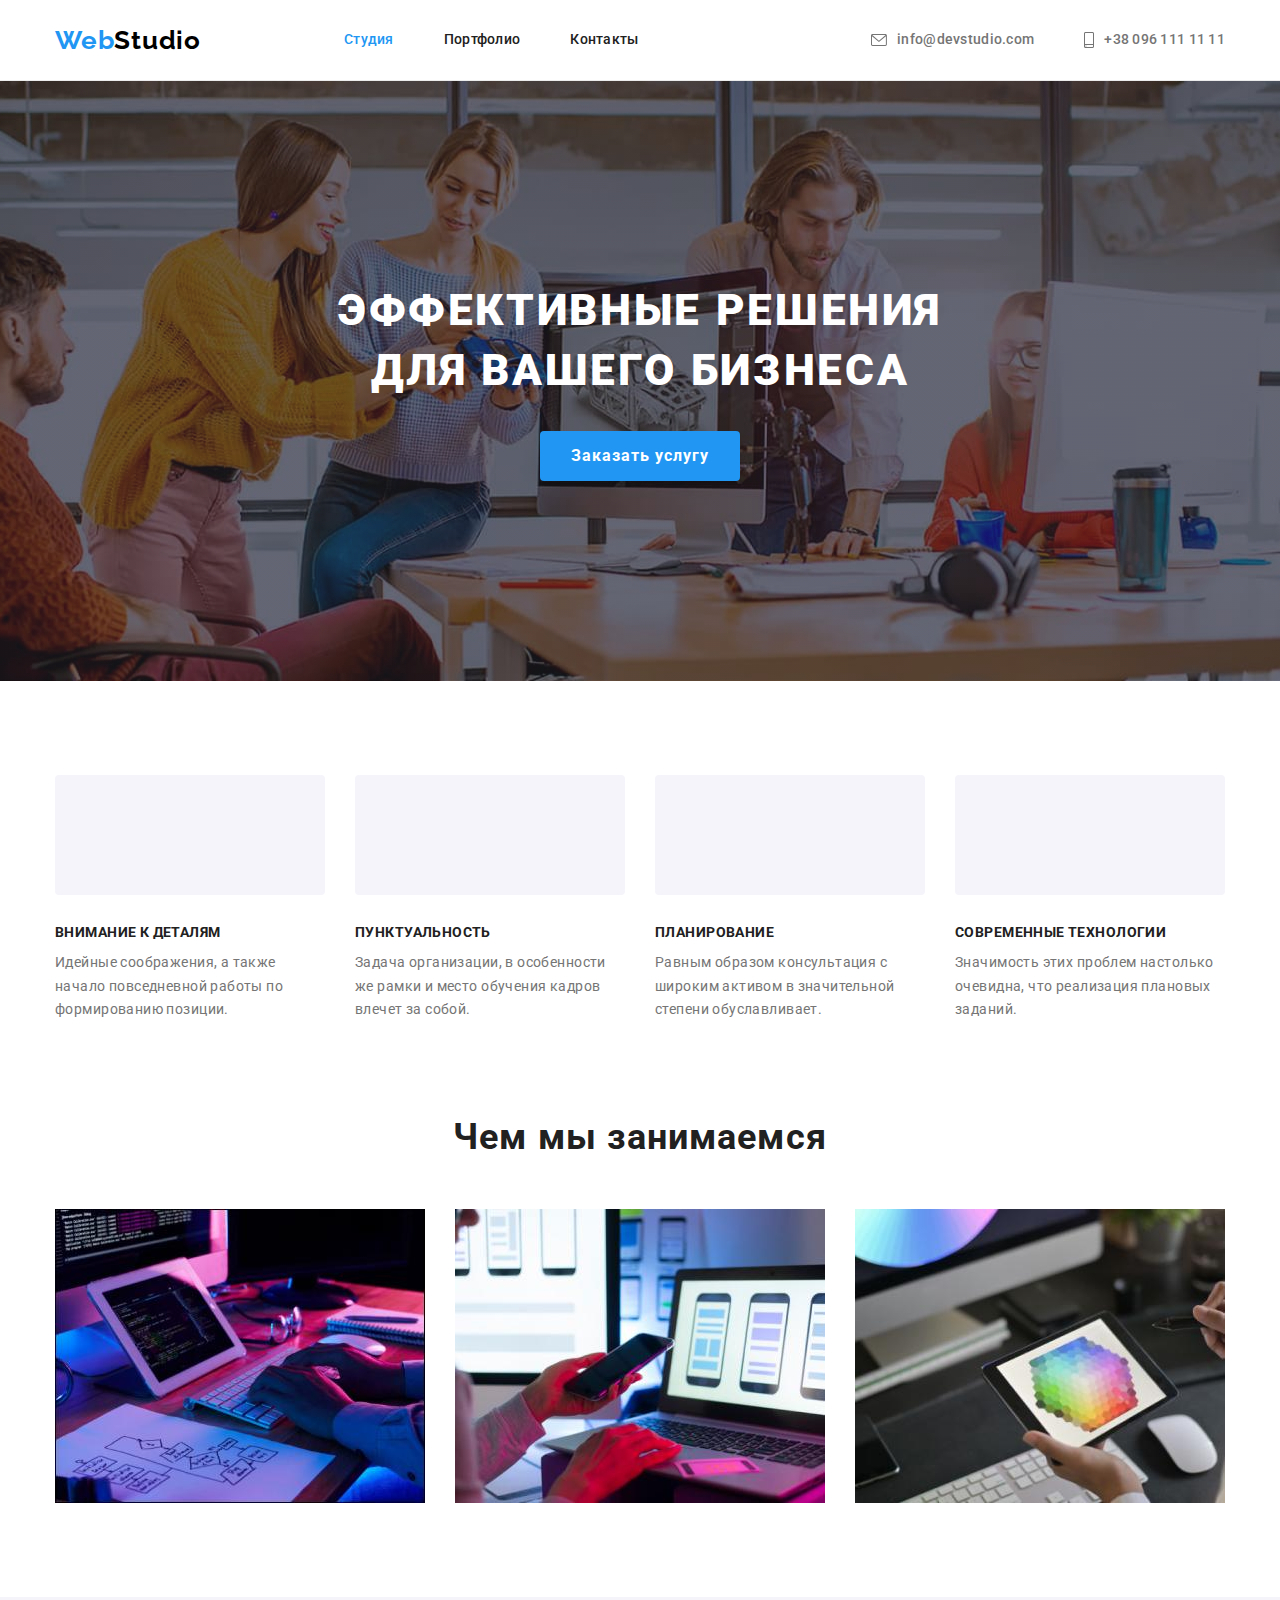
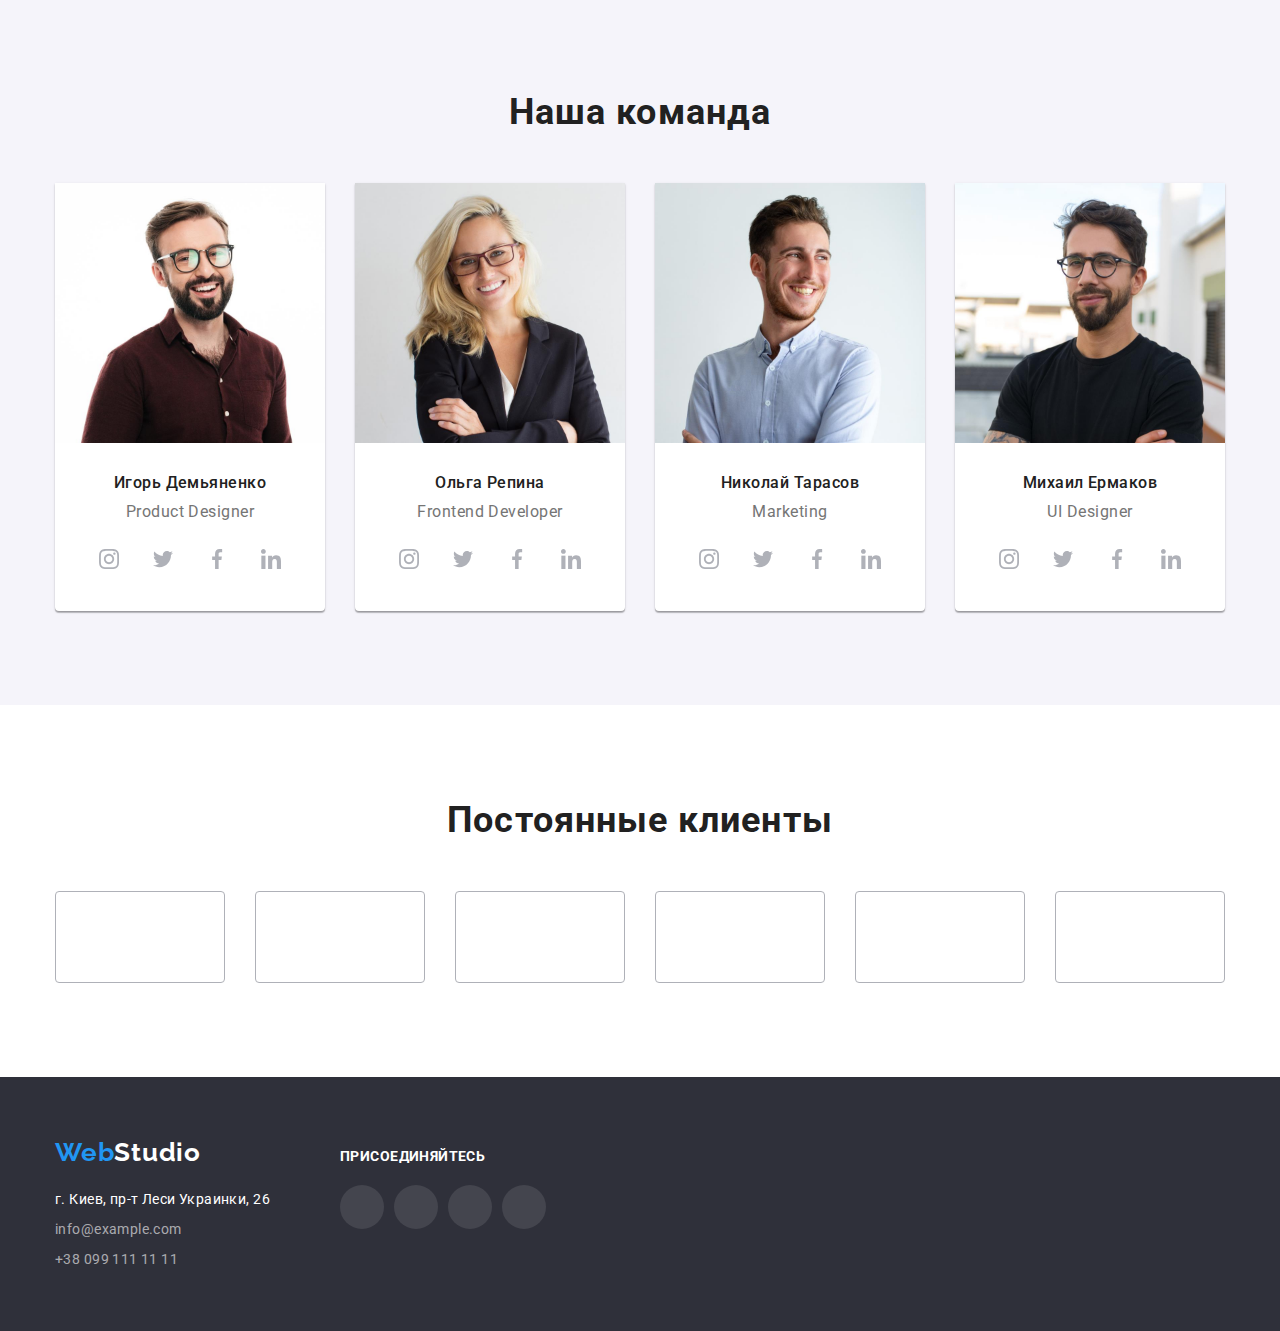
==== commit 421c2a01: "add icons in header" ====
--- a/index.html
+++ b/index.html
@@ -42,11 +42,17 @@
             <ul class="contacts-list list">
                 <li class="contacts-item">
                     <a class="contacts-item-link link" href="mailto:info@devstudio.com">
+                        <svg class="contacts-social-icon" width="16" height="12">
+                            <use href="./images/icons.svg#icon-envelope"></use>
+                        </svg>
                         info@devstudio.com
                     </a>
                 </li>
                 <li class="contacts-item">
                     <a class="contacts-item-link link" href="tel:+380961111111">
+                        <svg class="contacts-social-icon" width="10" height="16">
+                            <use href="./images/icons.svg#icon-smartphone"></use>
+                        </svg>
                         +38 096 111 11 11
                     </a>
                 </li>
--- a/css/styles..css
+++ b/css/styles..css
@@ -191,7 +191,6 @@
   margin-left: auto;
   display: flex;
   align-items: center;
-
   justify-content: center;
 }
 
@@ -207,8 +206,14 @@
   color: var(--contact-link-color);
   padding-top: 32px;
   padding-bottom: 32px;
-
-  text-align: center;
+  display: flex;
+  align-items: center;
+  justify-content: center;
+}
+
+.contacts-social-icon {
+  margin-right: 10px;
+  fill: currentColor;
 }
 
 /* HERO */
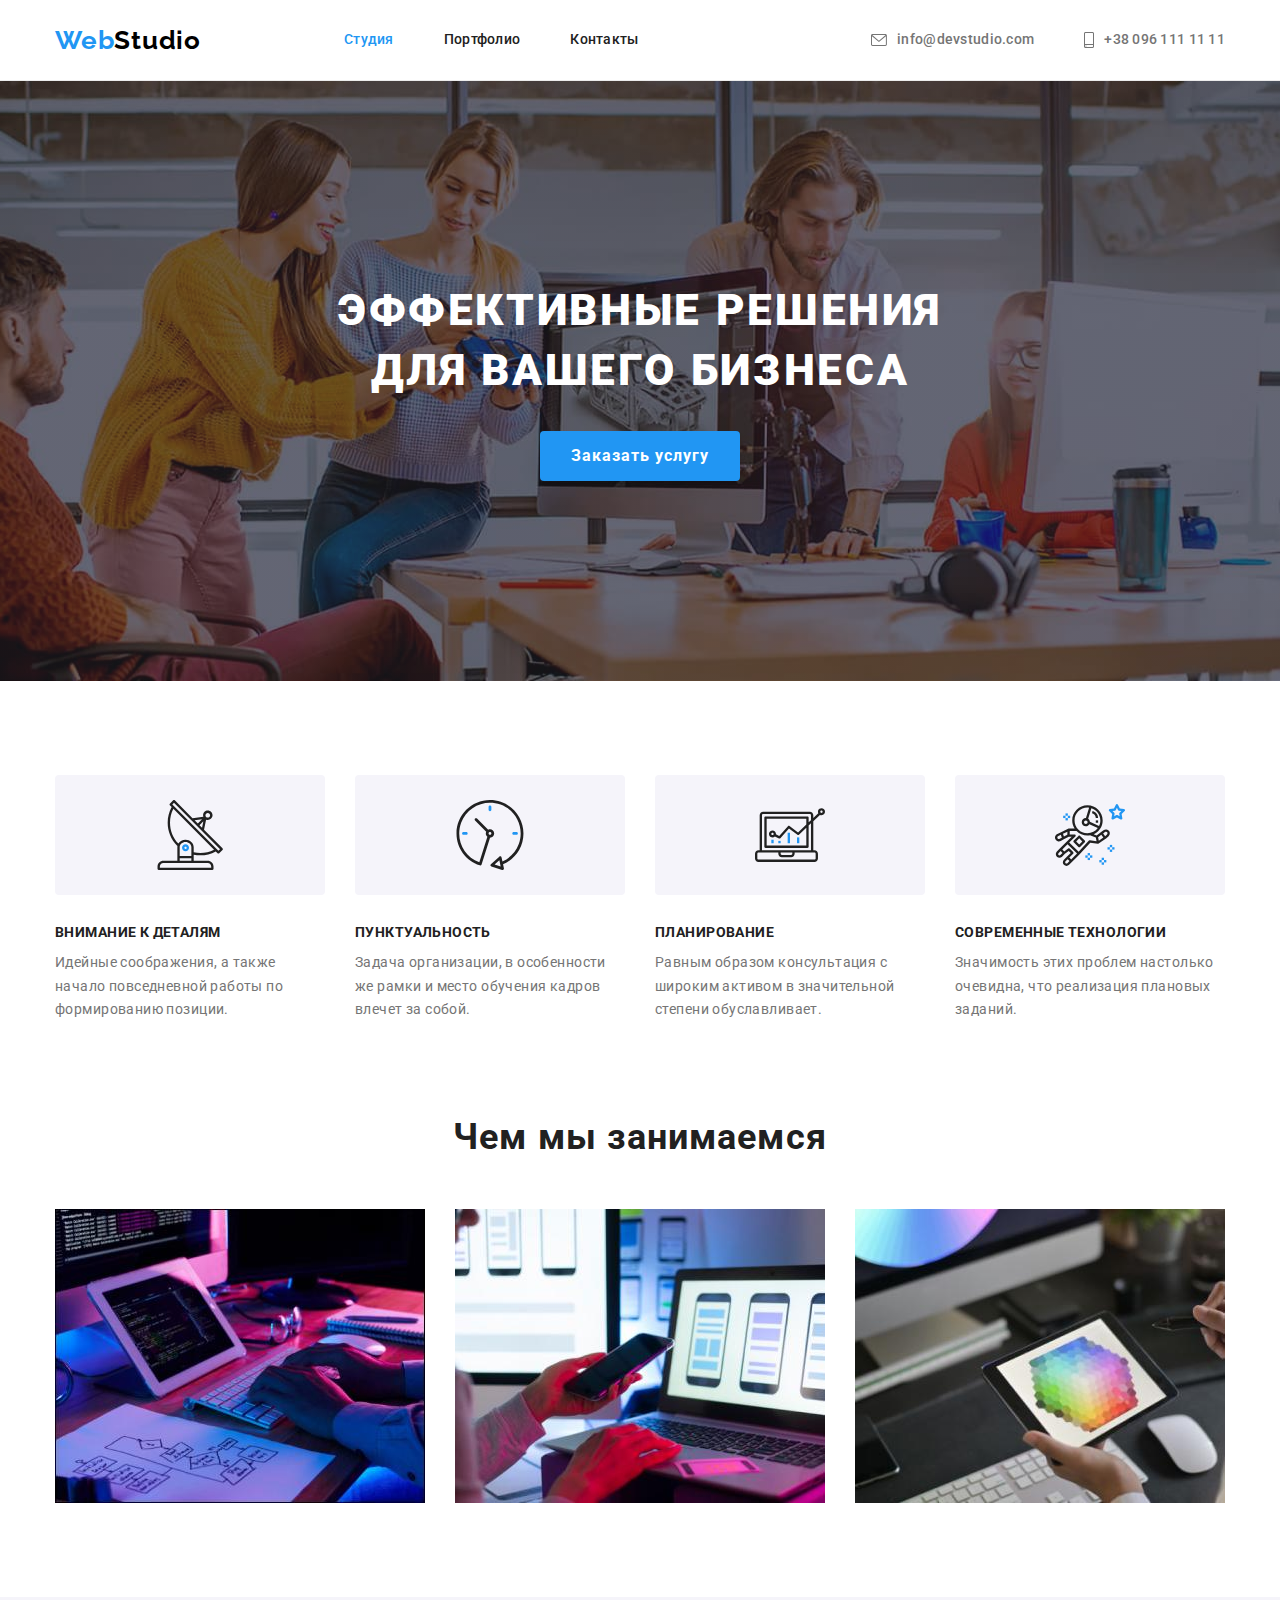
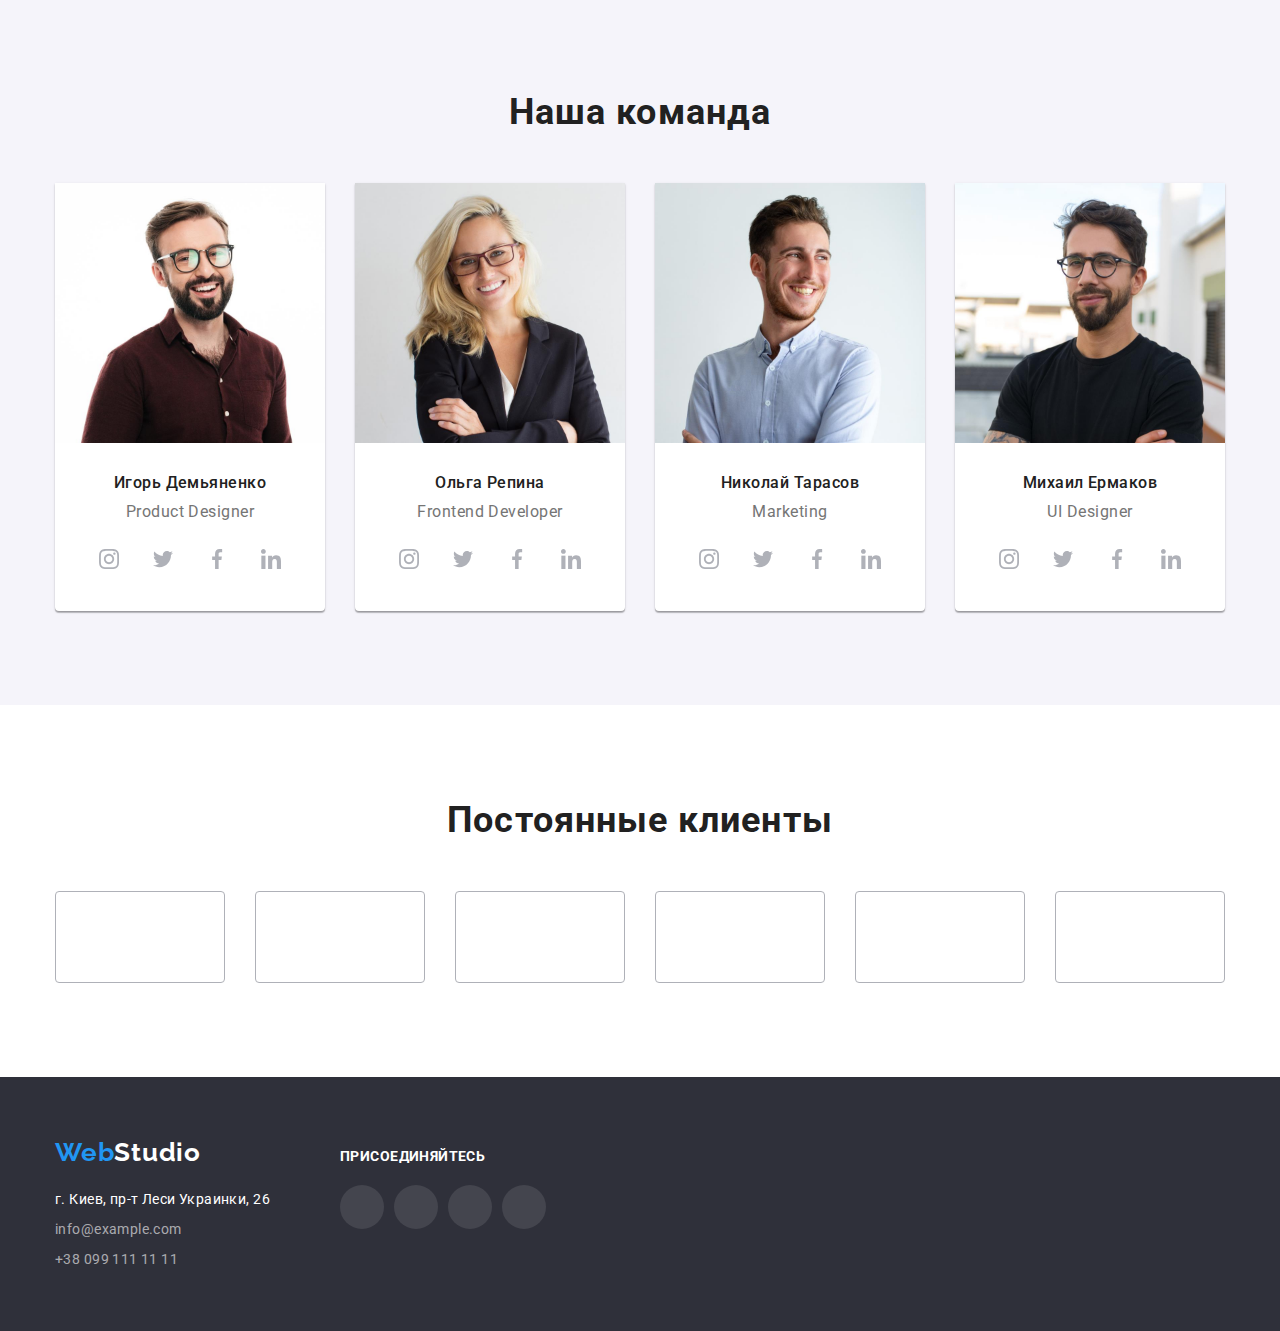
==== commit da2524a0: "add hover and focus on portfolio cards. add in features icons" ====
--- a/index.html
+++ b/index.html
@@ -74,6 +74,9 @@
                 <ul class="features-list list">
                     <li class="features-item">
                         <div class="features-item-rectangle">
+                            <svg class="features-item-icon" width="70" height="70">
+                                <use href="./images/icons.svg#icon-antenna"></use>
+                            </svg>
                         </div>
                         <h3 class="features-title">Внимание к деталям</h3>
                         <p class="features-item-text">
@@ -82,6 +85,9 @@
                     </li>
                     <li class="features-item">
                         <div class="features-item-rectangle">
+                            <svg class="features-item-icon" width="70" height="70">
+                                <use href="./images/icons.svg#icon-clock"></use>
+                            </svg>
                         </div>
                         <h3 class="features-title">
                             Пунктуальность
@@ -92,6 +98,9 @@
                     </li>
                     <li class="features-item">
                         <div class="features-item-rectangle">
+                            <svg class="features-item-icon" width="70" height="70">
+                                <use href="./images/icons.svg#icon-diagram"></use>
+                            </svg>
                         </div>
                         <h3 class="features-title">
                             Планирование
@@ -102,6 +111,9 @@
                     </li>
                     <li class="features-item">
                         <div class="features-item-rectangle">
+                            <svg class="features-item-icon" width="70" height="70">
+                                <use href="./images/icons.svg#icon-astronaut"></use>
+                            </svg>
                         </div>    
                         <h3 class="features-title">
                             Современные технологии
--- a/css/styles..css
+++ b/css/styles..css
@@ -294,6 +294,12 @@
   border-radius: 4px;
   background: #f5f4fa;
   margin-bottom: 30px;
+  display: flex;
+  align-items: center;
+  justify-content: center;
+}
+
+.features-item-icon {
 }
 
 .features-title {
@@ -649,12 +655,20 @@
   margin-bottom: 30px;
 }
 
+.examples-list-item:focus,
+.examples-list-item:hover {
+  cursor: pointer;
+  box-shadow: 0px 1px 1px rgba(0, 0, 0, 0.12), 0px 4px 4px rgba(0, 0, 0, 0.06),
+    1px 4px 6px rgba(0, 0, 0, 0.16);
+}
+
 .card-thumb {
 }
 
 .card-content {
   padding: 20px 24px;
   border: 1px solid var(--card-content-border);
+  background: #ffffff;
 }
 
 .examples-item-title {
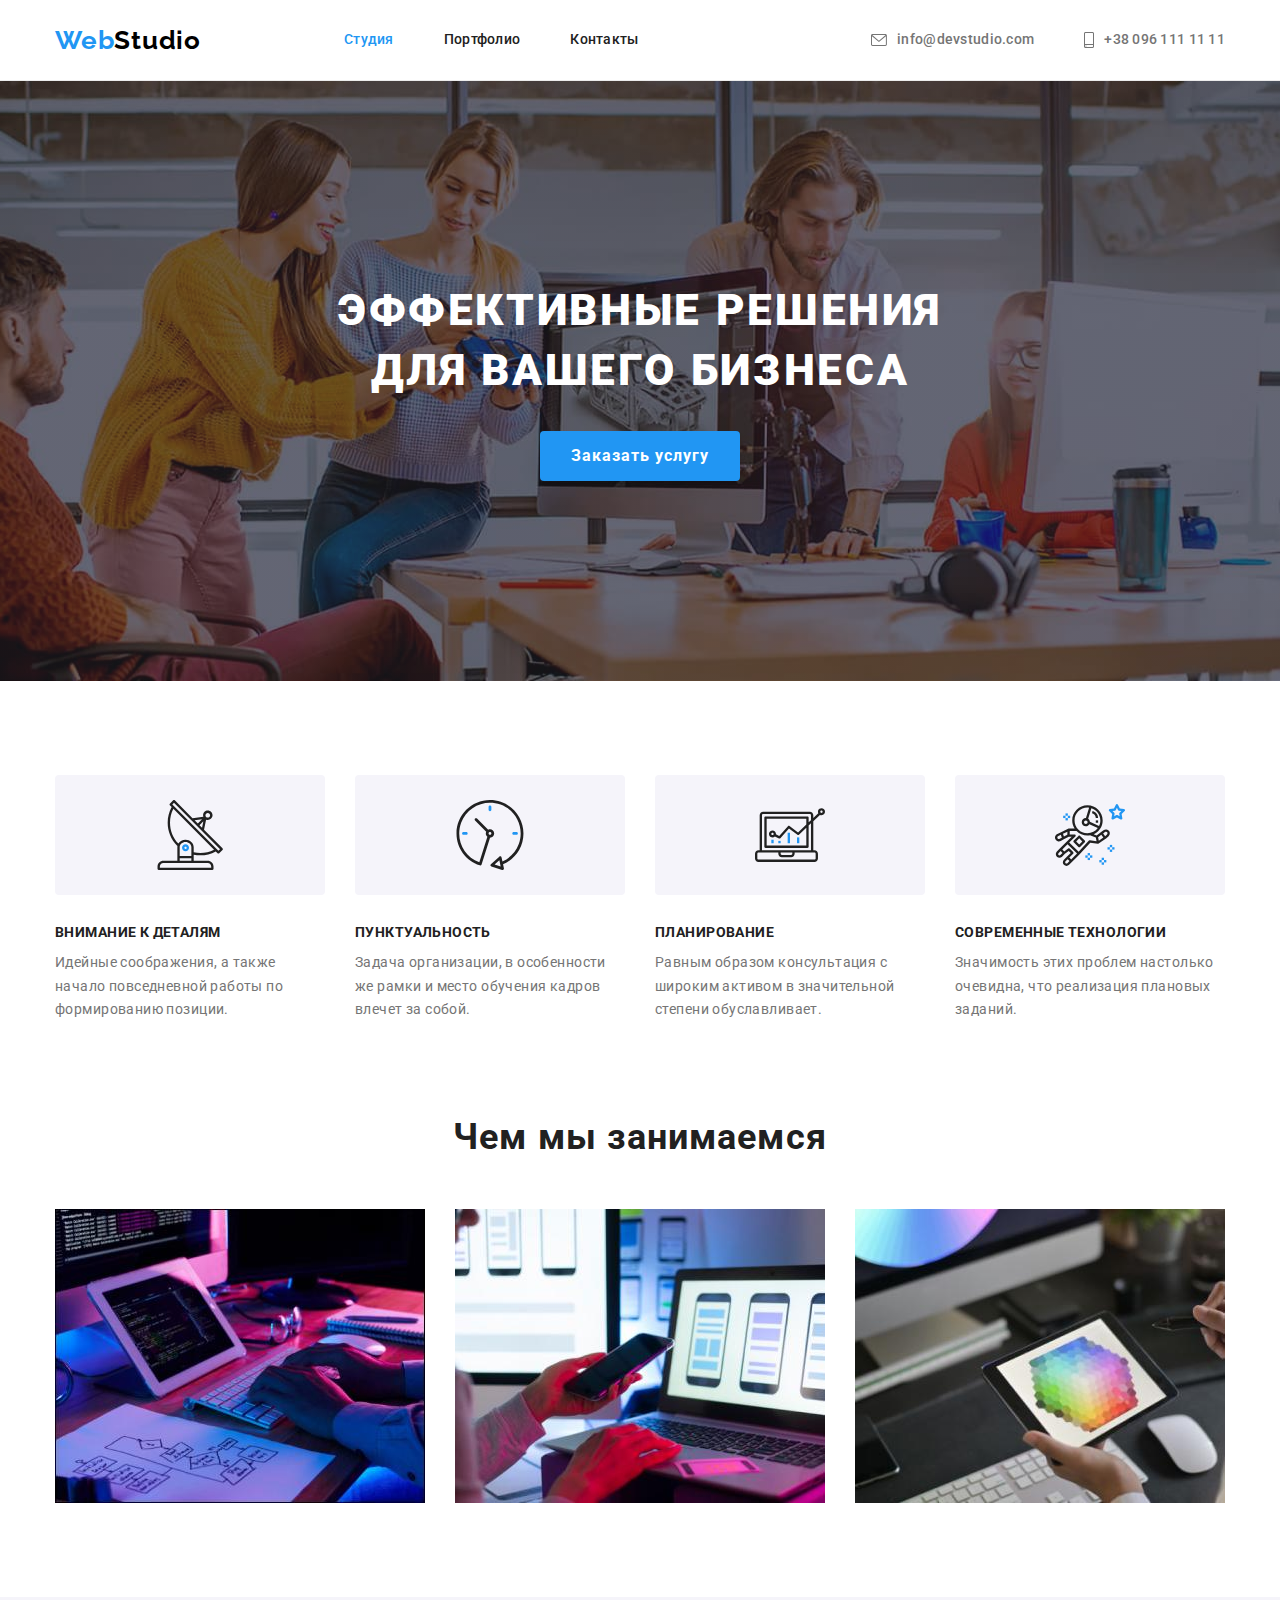
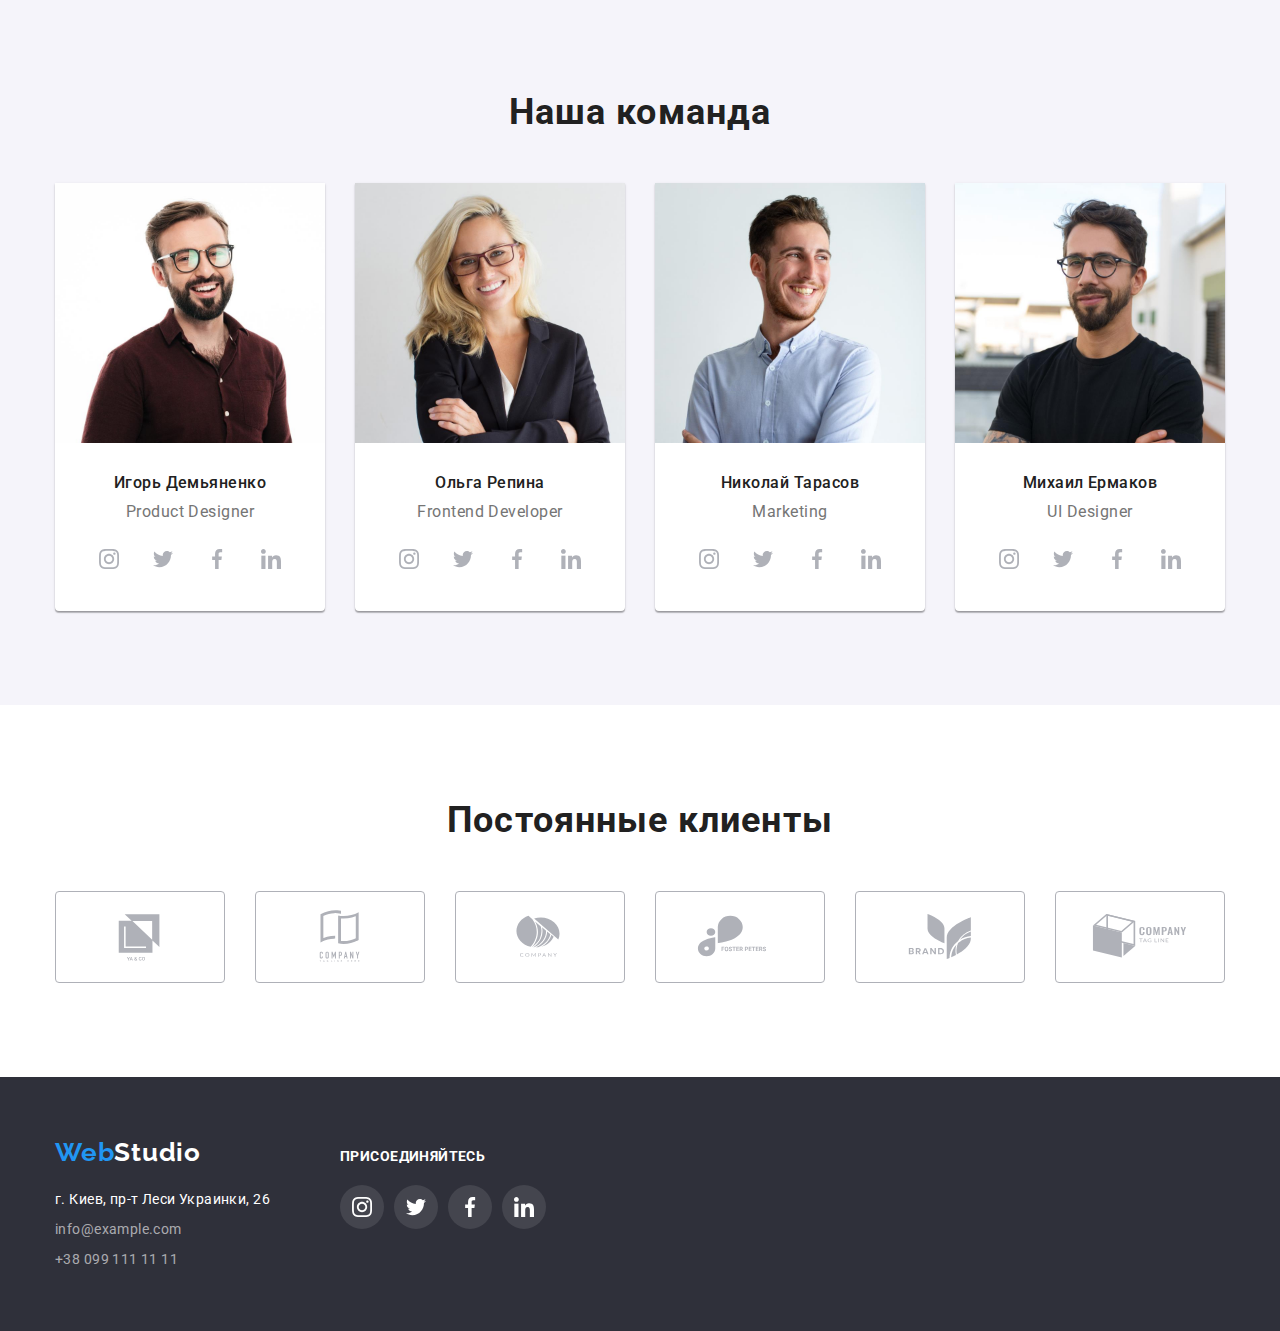
==== commit d9c5e733: "add all icons" ====
--- a/index.html
+++ b/index.html
@@ -312,22 +312,46 @@
             </h2>
             <ul class="clients-list list">
                 <li class="clients-list-item">
-                    <a href="" class="clients-list-link"></a>
-                </li>
-                <li class="clients-list-item">
-                    <a href="" class="clients-list-link"></a>
-                </li>
-                <li class="clients-list-item">
-                    <a href="" class="clients-list-link"></a>
-                </li>
-                <li class="clients-list-item">
-                    <a href="" class="clients-list-link"></a>
-                </li>
-                <li class="clients-list-item">
-                    <a href="" class="clients-list-link"></a>
-                </li>
-                <li class="clients-list-item">
-                    <a href="" class="clients-list-link"></a>
+                    <a href="" class="clients-list-link link">
+                        <svg class="clients-list-icon" width="106" height="60">
+                            <use href="./images/icons.svg#icon-logo1"></use>
+                        </svg>
+                    </a>
+                </li>
+                <li class="clients-list-item">
+                    <a href="" class="clients-list-link">
+                        <svg class="clients-list-icon" width="106" height="60">
+                            <use href="./images/icons.svg#icon-logo2"></use>
+                        </svg>
+                    </a>
+                </li>
+                <li class="clients-list-item">
+                    <a href="" class="clients-list-link">
+                        <svg class="clients-list-icon" width="106" height="60">
+                            <use href="./images/icons.svg#icon-logo3"></use>
+                        </svg>
+                    </a>
+                </li>
+                <li class="clients-list-item">
+                    <a href="" class="clients-list-link">
+                        <svg class="clients-list-icon" width="106" height="60">
+                            <use href="./images/icons.svg#icon-logo4"></use>
+                        </svg>
+                    </a>
+                </li>
+                <li class="clients-list-item">
+                    <a href="" class="clients-list-link">
+                        <svg class="clients-list-icon" width="106" height="60">
+                            <use href="./images/icons.svg#icon-logo5"></use>
+                        </svg>
+                    </a>
+                </li>
+                <li class="clients-list-item">
+                    <a href="" class="clients-list-link">
+                        <svg class="clients-list-icon" width="106" height="60">
+                            <use href="./images/icons.svg#icon-logo6"></use>
+                        </svg>
+                    </a>
                 </li>
             </ul>
         </section>
@@ -358,19 +382,31 @@
                 </h3>
                 <ul class="footer-social-list list">
                     <li class="footer-social-item">
-                        <a href="" class="footer-social-link">
+                        <a href="" class="footer-social-link link">
+                            <svg class="footer-social-icon" width="20" height="20">
+                                <use href="./images/icons.svg#icon-instagram"></use>
+                            </svg>
                         </a>
                     </li>
                     <li class="footer-social-item">
-                        <a href="" class="footer-social-link">
+                        <a href="" class="footer-social-link link">
+                            <svg class="footer-social-icon" width="20" height="20">
+                                <use href="./images/icons.svg#icon-twitter"></use>
+                            </svg>
                         </a>
                     </li>
                     <li class="footer-social-item">
-                        <a href="" class="footer-social-link">
+                        <a href="" class="footer-social-link link">
+                            <svg class="footer-social-icon" width="20" height="20">
+                                <use href="./images/icons.svg#icon-facebook"></use>
+                            </svg>
                         </a>
                     </li>
                     <li class="footer-social-item">
-                        <a href="" class="footer-social-link">
+                        <a href="" class="footer-social-link link">
+                            <svg class="footer-social-icon" width="20" height="20">
+                                <use href="./images/icons.svg#icon-linkedin"></use>
+                            </svg>
                         </a>
                     </li>
                 </ul>
--- a/css/styles..css
+++ b/css/styles..css
@@ -31,7 +31,9 @@
   --footer-address-text: #ffffff;
   --footer-studio-color: #ffffff;
   --footer-social-title-color: #ffffff;
+  --footer-social-link-bg: rgba(255, 255, 255, 0.1);
   --black: #000000;
+  --footer-social-icon-color: #ffffff;
 
   --btn-box-shadow: 0px 3px 1px rgba(0, 0, 0, 0.1), 0px 1px 2px rgba(0, 0, 0, 0.08),
     0px 2px 2px rgba(0, 0, 0, 0.12);
@@ -484,8 +486,25 @@
   height: 100%;
   border: 1px solid var(--clients-list-link-border);
   border-radius: 4px;
-  display: block;
-}
+  display: flex;
+  align-items: center;
+  justify-content: center;
+}
+
+.clients-list-icon {
+  fill: var(--team-social-icon-color);
+}
+
+.clients-list-link:hover,
+.clients-list-link:focus {
+  border: 1px solid var(--accent-color);
+}
+
+.clients-list-link:hover .clients-list-icon,
+.clients-list-link:focus .clients-list-icon {
+  fill: var(--accent-color);
+}
+
 /* FOOTER */
 
 .footer {
@@ -587,8 +606,19 @@
   width: 100%;
   height: 100%;
   border-radius: 50%;
-  display: block;
-  background: rgba(255, 255, 255, 0.1);
+  background: var(--footer-social-link-bg);
+  display: flex;
+  align-items: center;
+  justify-content: center;
+}
+
+.footer-social-icon {
+  fill: var(--footer-social-icon-color);
+}
+
+.footer-social-link:focus,
+.footer-social-link:hover {
+  background: var(--accent-color);
 }
 
 /* PORTFOLIO */
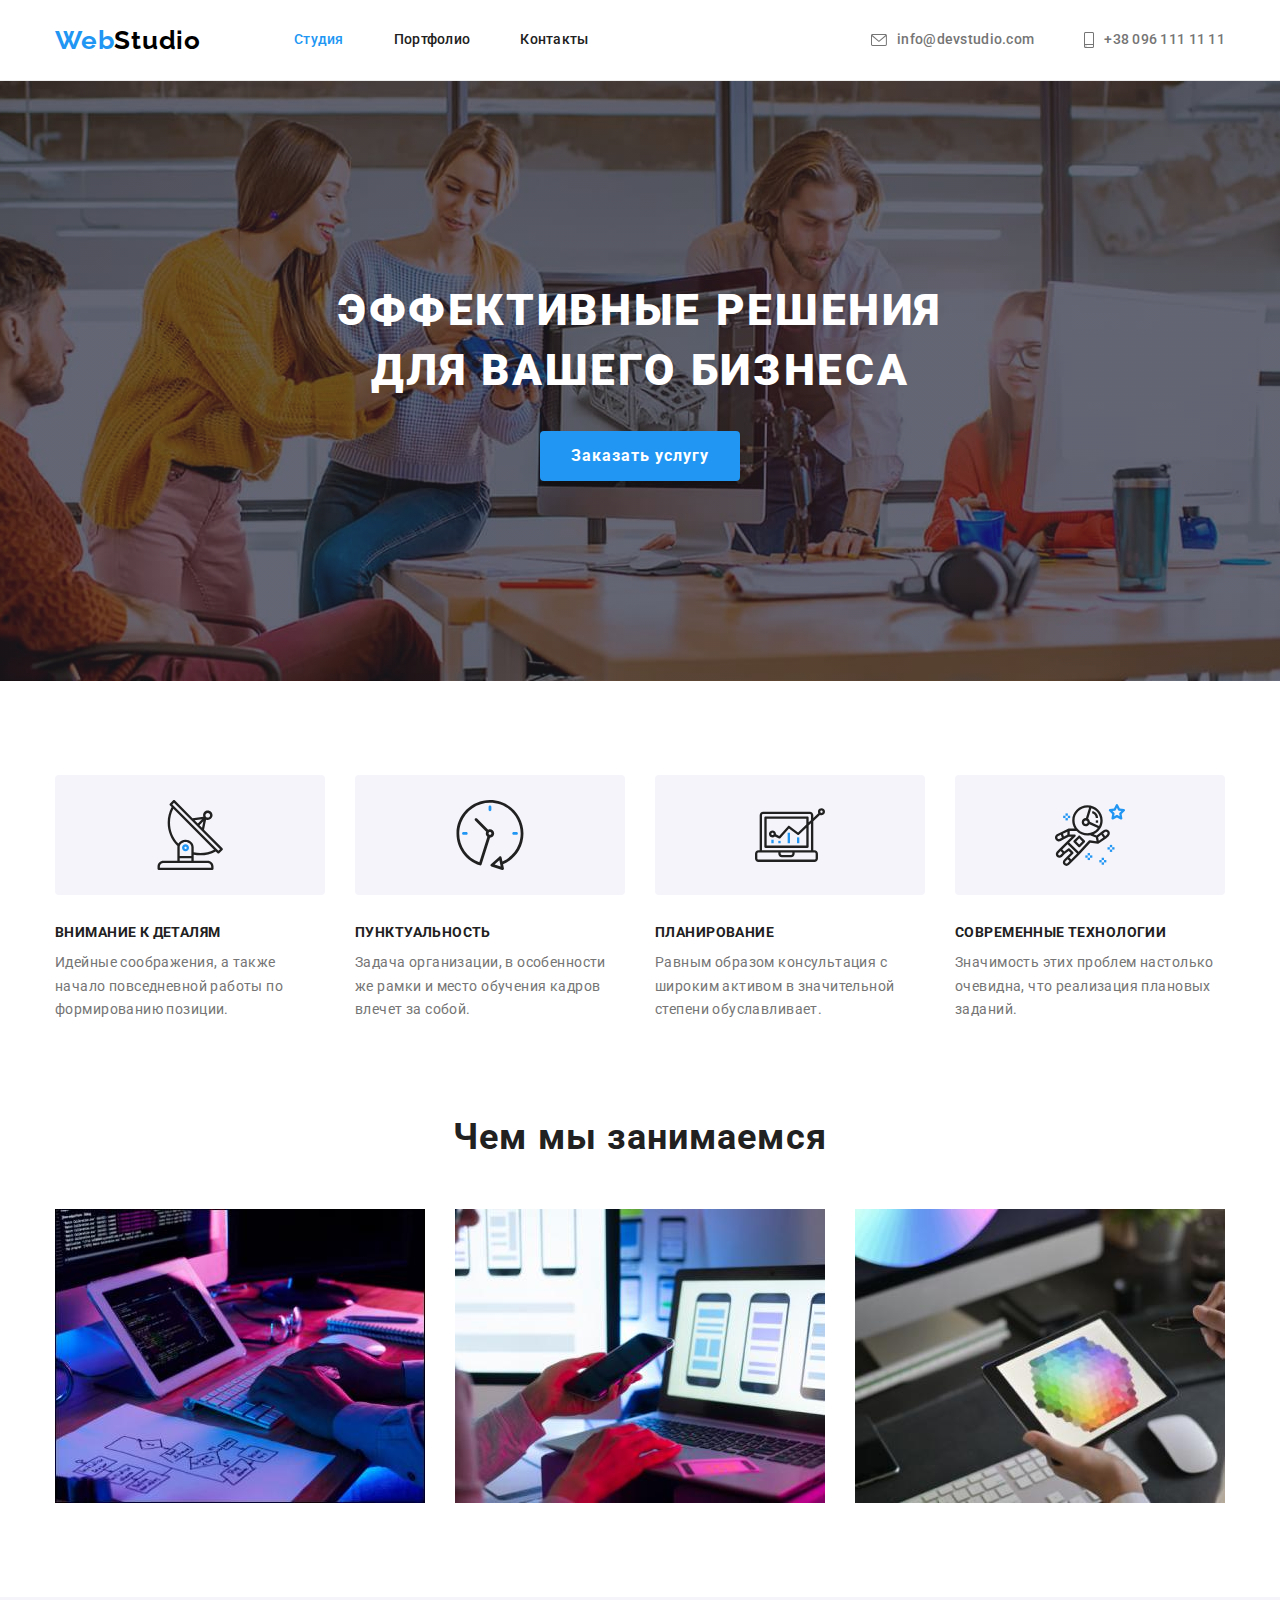
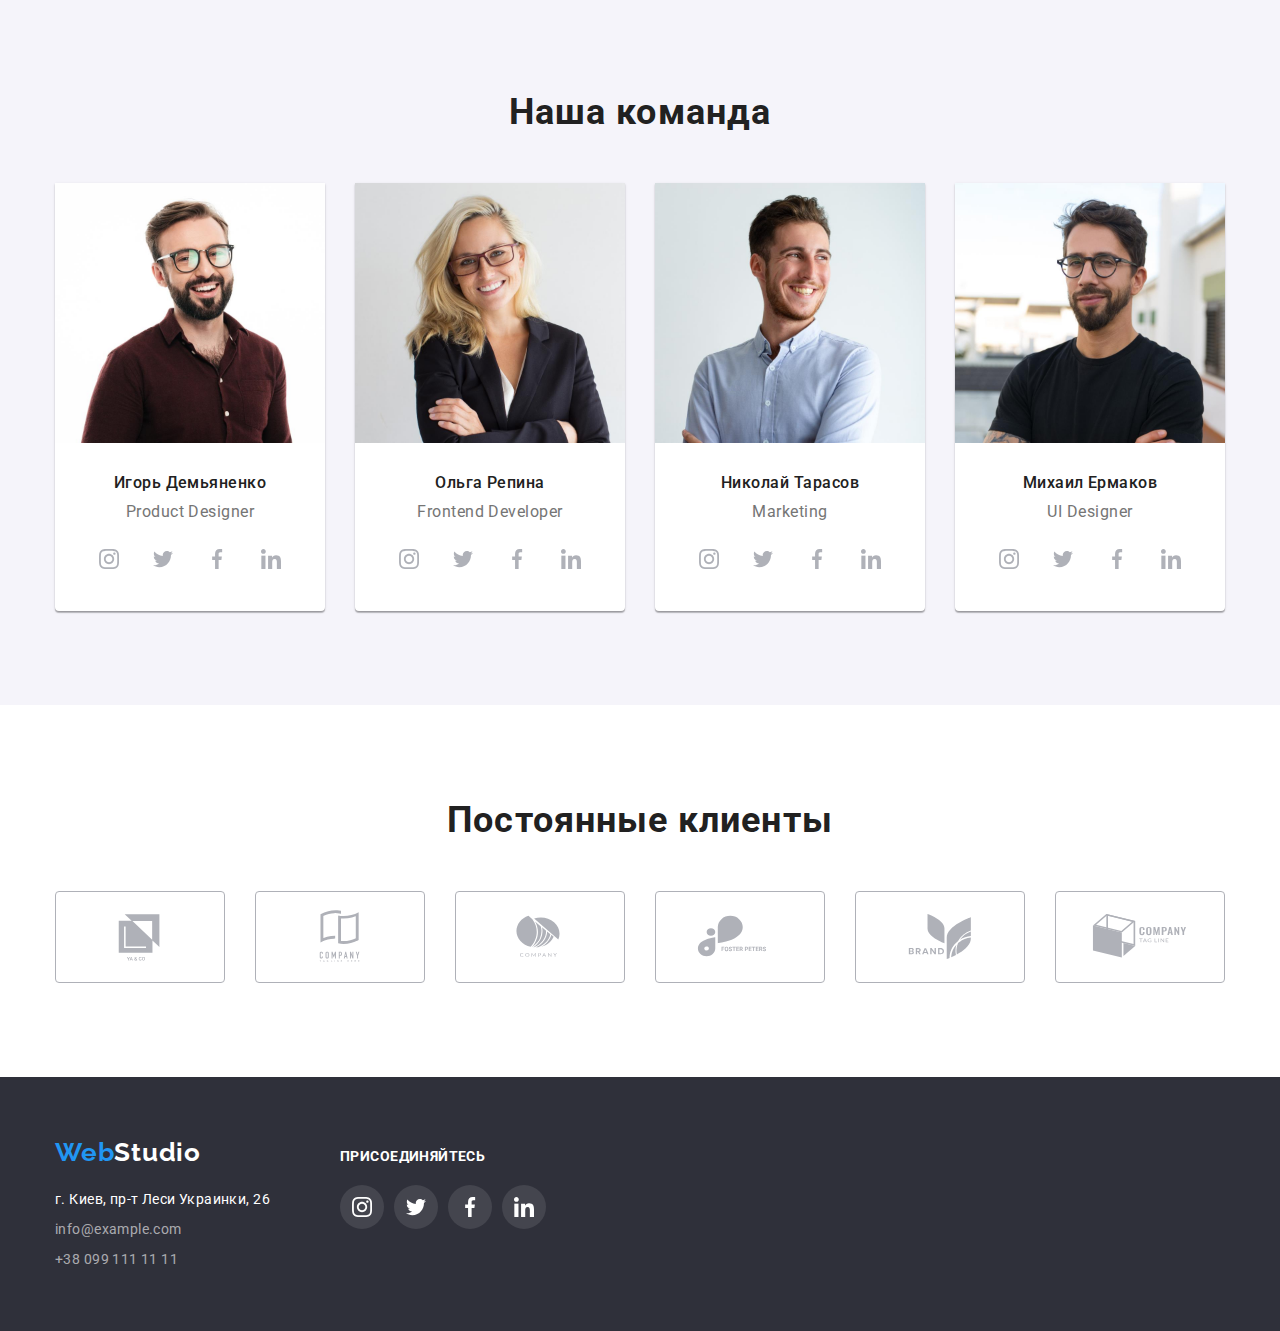
==== commit 0a3e9ea7: "fix logo margin and add wrap to clients" ====
--- a/index.html
+++ b/index.html
@@ -17,7 +17,7 @@
         <div class="container header-container">
             <nav class="navigation">
                 <ul class="nav-list list">
-                    <li class="nav-item">
+                    <li class="nav-item logo">
                         <a class="logo-link link" href="/">
                             <span class="web">Web</span><span class="studio">Studio</span>
                         </a>
@@ -306,54 +306,56 @@
                 </ul>
             </div>
         </section>
-        <section class="section">
-            <h2 class="clients-title">
-                Постоянные клиенты
-            </h2>
-            <ul class="clients-list list">
-                <li class="clients-list-item">
-                    <a href="" class="clients-list-link link">
-                        <svg class="clients-list-icon" width="106" height="60">
-                            <use href="./images/icons.svg#icon-logo1"></use>
-                        </svg>
-                    </a>
-                </li>
-                <li class="clients-list-item">
-                    <a href="" class="clients-list-link">
-                        <svg class="clients-list-icon" width="106" height="60">
-                            <use href="./images/icons.svg#icon-logo2"></use>
-                        </svg>
-                    </a>
-                </li>
-                <li class="clients-list-item">
-                    <a href="" class="clients-list-link">
-                        <svg class="clients-list-icon" width="106" height="60">
-                            <use href="./images/icons.svg#icon-logo3"></use>
-                        </svg>
-                    </a>
-                </li>
-                <li class="clients-list-item">
-                    <a href="" class="clients-list-link">
-                        <svg class="clients-list-icon" width="106" height="60">
-                            <use href="./images/icons.svg#icon-logo4"></use>
-                        </svg>
-                    </a>
-                </li>
-                <li class="clients-list-item">
-                    <a href="" class="clients-list-link">
-                        <svg class="clients-list-icon" width="106" height="60">
-                            <use href="./images/icons.svg#icon-logo5"></use>
-                        </svg>
-                    </a>
-                </li>
-                <li class="clients-list-item">
-                    <a href="" class="clients-list-link">
-                        <svg class="clients-list-icon" width="106" height="60">
-                            <use href="./images/icons.svg#icon-logo6"></use>
-                        </svg>
-                    </a>
-                </li>
-            </ul>
+        <section class="section clients">
+            <div class="container">
+                <h2 class="clients-title">
+                    Постоянные клиенты
+                </h2>
+                <ul class="clients-list list">
+                    <li class="clients-list-item">
+                        <a href="" class="clients-list-link link">
+                            <svg class="clients-list-icon" width="106" height="60">
+                                <use href="./images/icons.svg#icon-logo1"></use>
+                            </svg>
+                        </a>
+                    </li>
+                    <li class="clients-list-item">
+                        <a href="" class="clients-list-link">
+                            <svg class="clients-list-icon" width="106" height="60">
+                                <use href="./images/icons.svg#icon-logo2"></use>
+                            </svg>
+                        </a>
+                    </li>
+                    <li class="clients-list-item">
+                        <a href="" class="clients-list-link">
+                            <svg class="clients-list-icon" width="106" height="60">
+                                <use href="./images/icons.svg#icon-logo3"></use>
+                            </svg>
+                        </a>
+                    </li>
+                    <li class="clients-list-item">
+                        <a href="" class="clients-list-link">
+                            <svg class="clients-list-icon" width="106" height="60">
+                                <use href="./images/icons.svg#icon-logo4"></use>
+                            </svg>
+                        </a>
+                    </li>
+                    <li class="clients-list-item">
+                        <a href="" class="clients-list-link">
+                            <svg class="clients-list-icon" width="106" height="60">
+                                <use href="./images/icons.svg#icon-logo5"></use>
+                            </svg>
+                        </a>
+                    </li>
+                    <li class="clients-list-item">
+                        <a href="" class="clients-list-link">
+                            <svg class="clients-list-icon" width="106" height="60">
+                                <use href="./images/icons.svg#icon-logo6"></use>
+                            </svg>
+                        </a>
+                    </li>
+                </ul>
+            </div>
         </section>
     </main>
     <!--Футер-->
--- a/css/styles..css
+++ b/css/styles..css
@@ -116,35 +116,13 @@
 
 /* HEADER-NAVIGATION */
 
-.web {
-  color: var(--accent-color);
-}
-
-.studio {
-  color: var(--black);
-}
-
-.logo-link {
-  display: block;
-  font-family: Raleway, sans-serif;
-  font-style: normal;
-  font-weight: 700;
-  font-size: 26px;
-  line-height: 1.19;
-  letter-spacing: 0.03em;
-  margin-right: 93px;
-}
-
 .header {
   border-bottom: 1px solid var(--header-border-bottom);
-  /* height: 80px; */
-
   align-content: center;
 }
 
 .header-container {
   display: flex;
-  /* height: 100%; */
   align-items: stretch;
 }
 
@@ -156,6 +134,14 @@
 .nav-list {
   display: flex;
   align-items: center;
+}
+
+.nav-item:last-child {
+  margin-right: 0px;
+}
+
+.nav-item {
+  margin-right: 50px;
 }
 
 .nav-item-link {
@@ -165,17 +151,32 @@
   font-size: 14px;
   line-height: 1.14;
   letter-spacing: 0.02em;
-  /* height: 100%; */
 
   padding-top: 32px;
   padding-bottom: 32px;
 }
-.nav-item:last-child {
-  margin-right: 0px;
-}
-
-.nav-item {
-  margin-right: 50px;
+
+.web {
+  color: var(--accent-color);
+}
+
+.studio {
+  color: var(--black);
+}
+
+.logo-link {
+  display: block;
+  font-family: Raleway, sans-serif;
+  font-style: normal;
+  font-weight: 700;
+  font-size: 26px;
+  line-height: 1.19;
+  letter-spacing: 0.03em;
+}
+
+.logo {
+  margin-right: 0;
+  margin-right: 93px;
 }
 
 .nav-item-link:hover,
@@ -470,16 +471,24 @@
 
 .clients-list {
   display: flex;
-  justify-content: center;
+  /* justify-content: center; */
+  flex-wrap: wrap;
+
+  margin-left: -30px;
+  margin-top: -30px;
 }
 .clients-list-item {
   width: 170px;
   height: 92px;
-}
-
-.clients-list-item + .clients-list-item {
+
   margin-left: 30px;
-}
+  margin-top: 30px;
+  flex-basis: calc(100% / 6 - 30px);
+}
+
+/* .clients-list-item + .clients-list-item {
+  margin-left: 30px;
+} */
 
 .clients-list-link {
   width: 100%;
@@ -685,14 +694,14 @@
   margin-bottom: 30px;
 }
 
-.examples-list-item:focus,
-.examples-list-item:hover {
-  cursor: pointer;
+.examples-list-link {
+  display: block;
+}
+
+.examples-list-link:focus,
+.examples-list-link:hover {
   box-shadow: 0px 1px 1px rgba(0, 0, 0, 0.12), 0px 4px 4px rgba(0, 0, 0, 0.06),
     1px 4px 6px rgba(0, 0, 0, 0.16);
-}
-
-.card-thumb {
 }
 
 .card-content {
@@ -711,6 +720,7 @@
 }
 
 .examples-item-text {
+  color: var(--body-color);
   font-size: 16px;
   line-height: 1.87;
   letter-spacing: 0.03em;
